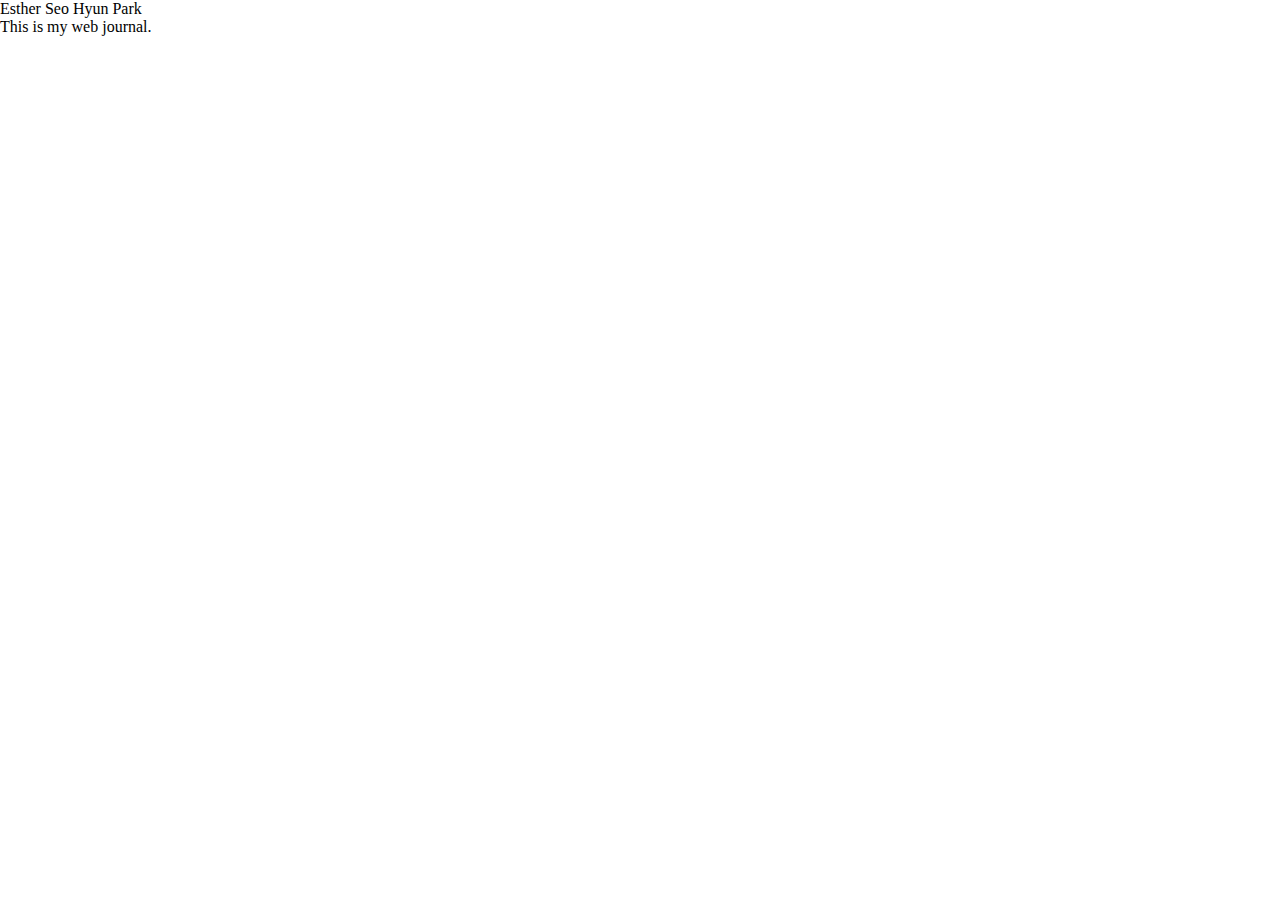
==== index.html @ f0a8d5f1 "First Commit" ====
<!-- HTML -->

<!DOCTYPE html>
<html>
	<head>
		<script src="https://cdnjs.cloudflare.com/ajax/libs/jquery/3.6.0/jquery.min.js" integrity="sha512-894YE6QWD5I59HgZOGReFYm4dnWc1Qt5NtvYSaNcOP+u1T9qYdvdihz0PPSiiqn/+/3e7Jo4EaG7TubfWGUrMQ==" crossorigin="anonymous" referrerpolicy="no-referrer"></script>
		<script src="js/main.js"></script>
		<link rel="stylesheet" type="text/css" href="css/grid.css">
		<link rel="stylesheet" type="text/css" href="css/reset.css">
		<link rel="stylesheet" type="text/css" href="css/style.css">

		<!-- Name shown on browser tab -->
		<title>Esther Seo Hyun Park | ARTS 486 Web Journal</title>
	</head>

	<body>
		
		<h1>Esther Seo Hyun Park</h1>
		<p>This is my web journal.</p>
		
	</body>

</html>
---- css/grid.css ----
/* G R I D */

.grid {
  display: grid;
  grid-template-columns: repeat(12, 1fr);
  grid-gap: 1rem;
}

.grid div {
  /*background-color:rgba(0,0,0,0.04);*/
}

/* H E I G H T */

.height-2 {
	grid-row: span 2;
}

.height-3 {
	grid-row: span 3;
}

/* M O B I L E */

.width-1-12-m {
  grid-column: span 1;
}

.width-2-12-m {
  grid-column: span 2;
}

.width-3-12-m {
  grid-column: span 3;
}

.width-4-12-m {
  grid-column: span 4;
}

.width-5-12-m {
  grid-column: span 5;
}

.width-6-12-m {
  grid-column: span 6;
}

.width-7-12-m {
  grid-column: span 7;
}

.width-8-12-m {
  grid-column: span 8;
}

.width-9-12-m {
  grid-column: span 9;
}

.width-10-12-m {
  grid-column: span 10;
}

.width-11-12-m {
  grid-column: span 11;
}

.width-12-12-m {
  grid-column: span 12;
}

/* D E S K T O P / L A P T O P */

@media (min-width: 700px) {

  .grid {
    grid-gap: 2rem;
  }

  .width-1-12 {
    grid-column: span 1;
  }

  .width-2-12 {
    grid-column: span 2;
  }

  .width-3-12 {
    grid-column: span 3;
  }

  .width-4-12 {
    grid-column: span 4;
  }

  .width-5-12 {
    grid-column: span 5;
  }

  .width-6-12 {
    grid-column: span 6;
  }

  .width-7-12 {
    grid-column: span 7;
  }

  .width-8-12 {
    grid-column: span 8;
  }

  .width-9-12 {
    grid-column: span 9;
  }

  .width-10-12 {
    grid-column: span 10;
  }

  .width-11-12 {
    grid-column: span 11;
  }

  .width-12-12 {
    grid-column: span 12;
  }

}
---- css/style.css ----
/*stylesheet*/
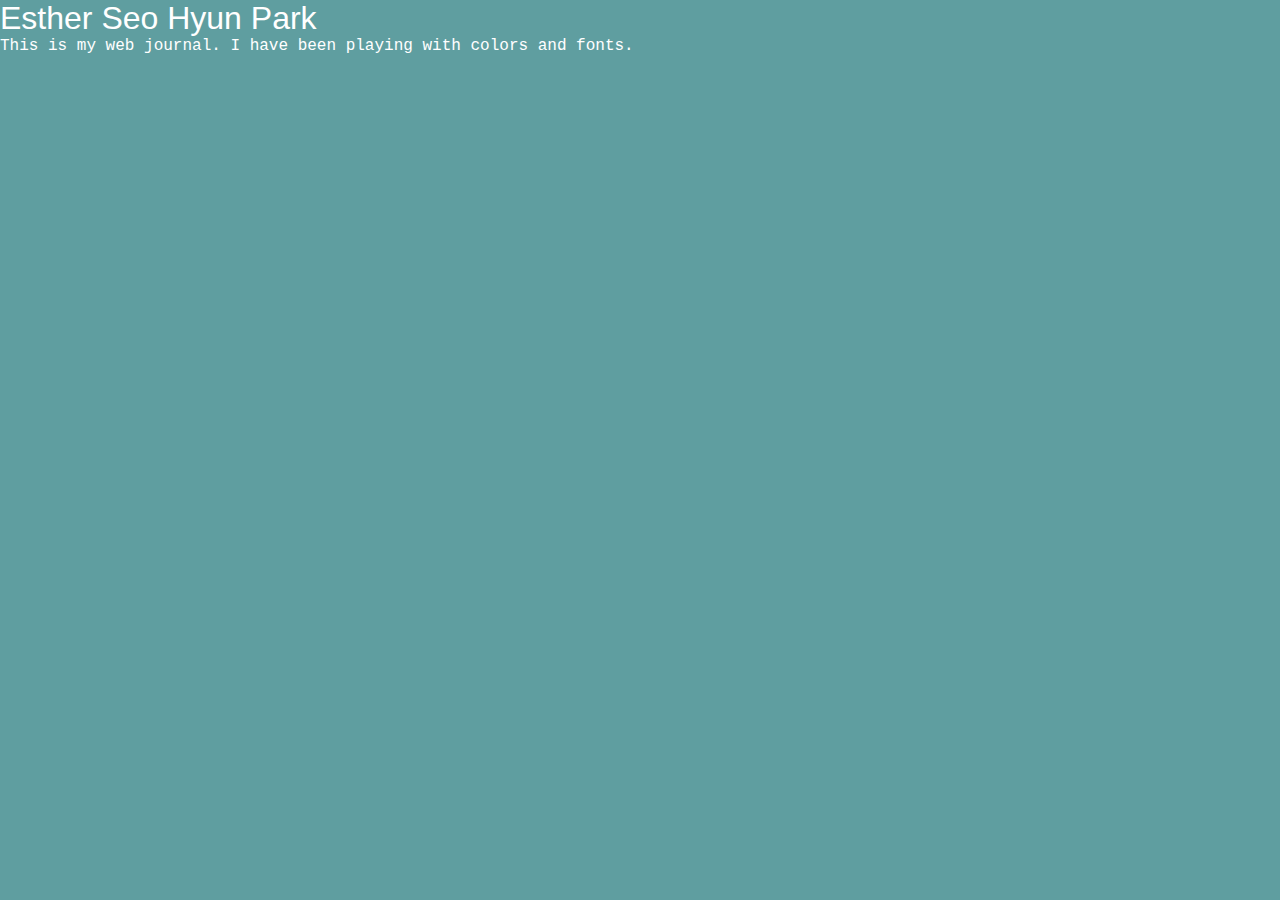
==== commit 2ec3b2a1: "Update index.html" ====
--- a/index.html
+++ b/index.html
@@ -13,10 +13,13 @@
 		<title>Esther Seo Hyun Park | ARTS 486 Web Journal</title>
 	</head>
 
-	<body>
+	<body style="background-color: cadetblue;">
 		
-		<h1>Esther Seo Hyun Park</h1>
-		<p>This is my web journal.</p>
+		<h1 style="font-family: arial; font-size: xx-large; color: white;">
+			<b>Esther Seo Hyun Park</b>
+		</h1>
+
+		<p style="font-family: courier; color: white;">This is my web journal. I have been playing with colors and fonts.</p>
 		
 	</body>
 
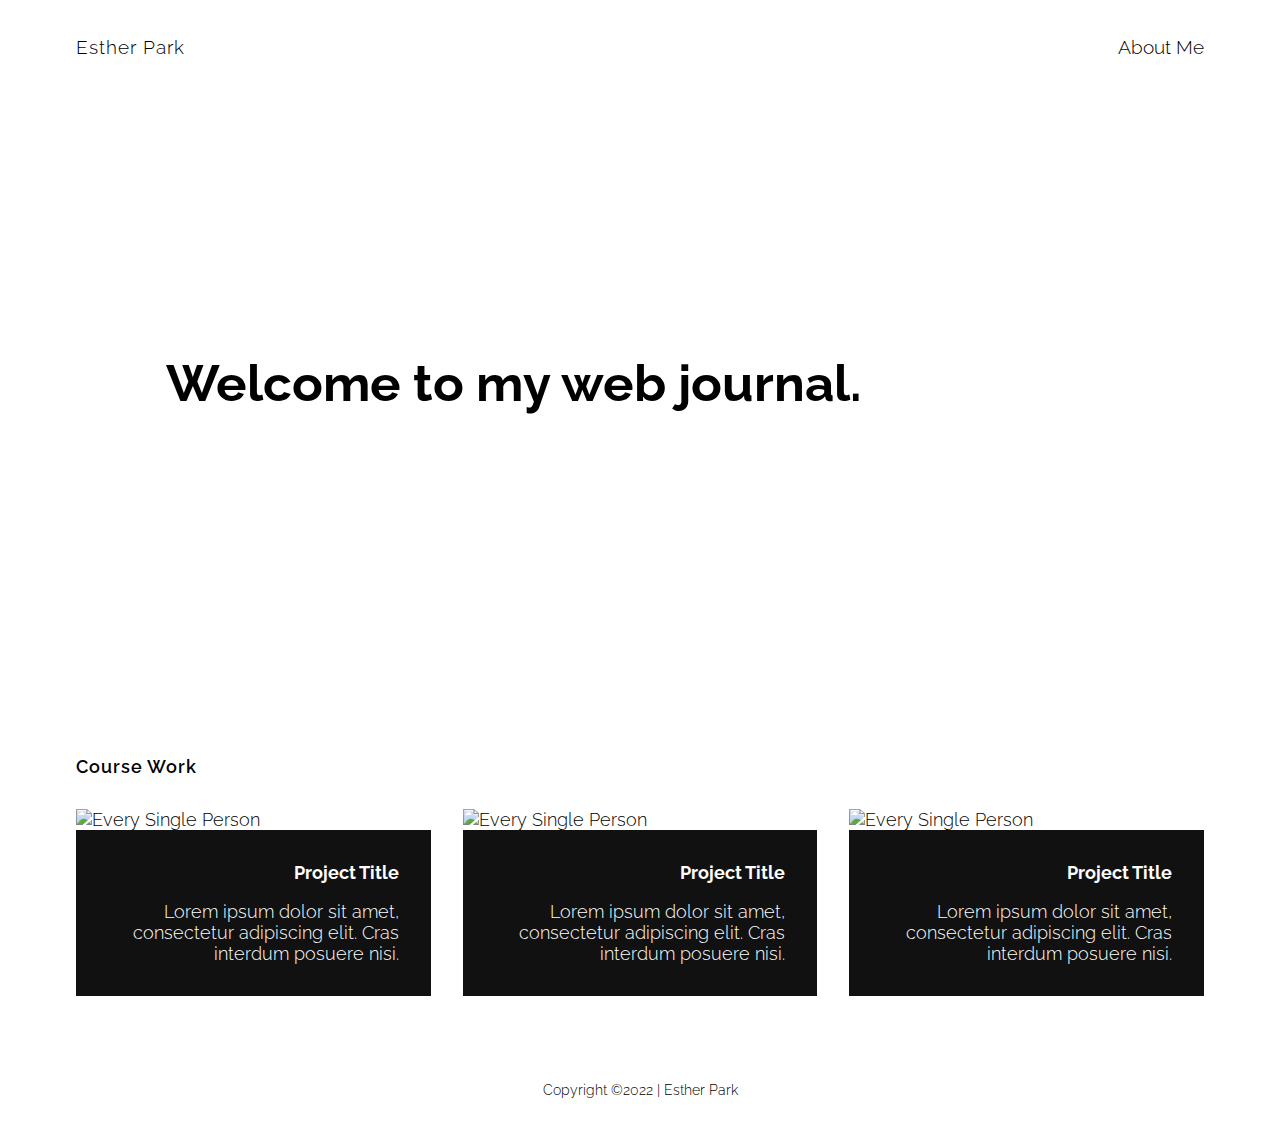
==== commit c5285e7e: "Second Commit." ====
--- a/index.html
+++ b/index.html
@@ -4,23 +4,90 @@
 <html>
 	<head>
 		<script src="https://cdnjs.cloudflare.com/ajax/libs/jquery/3.6.0/jquery.min.js" integrity="sha512-894YE6QWD5I59HgZOGReFYm4dnWc1Qt5NtvYSaNcOP+u1T9qYdvdihz0PPSiiqn/+/3e7Jo4EaG7TubfWGUrMQ==" crossorigin="anonymous" referrerpolicy="no-referrer"></script>
+		<!-- scripts -->
 		<script src="js/main.js"></script>
+		<!-- styles -->
 		<link rel="stylesheet" type="text/css" href="css/grid.css">
 		<link rel="stylesheet" type="text/css" href="css/reset.css">
 		<link rel="stylesheet" type="text/css" href="css/style.css">
+		<!-- SEO -->
+		<meta name="description" content="This is my web journal.">
+		<meta name="author" content="Esther Park">
+		<meta name="viewport" content="width=device-width, initial-scale=1.0">
 
-		<!-- Name shown on browser tab -->
-		<title>Esther Seo Hyun Park | ARTS 486 Web Journal</title>
+		<!--  Bookmark Icon-->
+		<link rel="icon" type="image/png" href="images/icon.png">
+
+		<!-- load google fonts -->
+		<link href="https://fonts.googleapis.com/css2?family=Raleway&display=swap" rel="stylesheet">
+		<title>Esther Park | ARTS 486 Web Journal</title>
 	</head>
 
-	<body style="background-color: cadetblue;">
-		
-		<h1 style="font-family: arial; font-size: xx-large; color: white;">
-			<b>Esther Seo Hyun Park</b>
-		</h1>
+	<body>
+		<div id="wrapper">
+			<div id="masthead" class="grid">
+				<div id="topnav" class="width-12-12 width-12-12-m">
+					<ul>
+						<li>
+							<div id="logo">
+								<a href="/" title="Esther Park">
+	          						<h1>Esther Park</h1>
+	        					</a>
+      						</div>
+						</li>
+						<li><a href="about.html">About Me</a></li>
+					</ul>
+				</div>
+			</div>
+			<div id="main" class="grid">
+	      <div id="intro" class="width-12-12-m width-12-12">
+	        <div id="intro-holder">
+	          <h1>
+	           <link href="https://fonts.googleapis.com/css2?family=Raleway:wght@900&display=swap" rel="stylesheet">
+	       		Welcome to my web journal.</h1>
+	        </div>
+	      </div>
+	      <div id="work" class="width-12-12-m width-12-12">
+	        <h3>Course Work</h3>
+	        <div id="work-holder" class="grid">
+	          <div class="width-12-12-m width-4-12 work-item">
+	            <a class="inner" href="portfolio-single.html" title="Hell Yes">
+	              <img title="Every Single Person" src="images/yes.png" />
+	              <div class="work-inside">
+	                <h2>Project Title</h2>
+	                <p>Lorem ipsum dolor sit amet, consectetur adipiscing elit. Cras interdum posuere nisi.</p>
+	              </div>
+	            </a>
+	          </div>
+	          <div class="width-12-12-m width-4-12 work-item">
+	            <a class="inner" href="portfolio-single.html" title="Hell Yes">
+	              <img title="Every Single Person" src="images/yes.png" />
+	              <div class="work-inside">
+	                <h2>Project Title</h2>
+	                <p>Lorem ipsum dolor sit amet, consectetur adipiscing elit. Cras interdum posuere nisi.</p>
+	              </div>
+	            </a>
+	          </div>
+	          <div class="width-12-12-m width-4-12 work-item">
+	            <a class="inner" href="portfolio-single.html" title="Hell Yes">
+	              <img title="Every Single Person" src="images/yes.png" />
+	              <div class="work-inside">
+	                <h2>Project Title</h2>
+	                <p>Lorem ipsum dolor sit amet, consectetur adipiscing elit. Cras interdum posuere nisi.</p>
+	              </div>
+	            </a>
+	          </div>
 
-		<p style="font-family: courier; color: white;">This is my web journal. I have been playing with colors and fonts.</p>
-		
+	        <div>
+	      </div>
+    	</div>
+    	<!-- footer -->
+			<div id="footer" class="grid">
+	      <div class="width-12-12-m width-12-12">
+	        <p>Copyright ©2022 | Esther Park</p>
+	      </div>
+    </div>
+		</div>
 	</body>
 
 </html>--- a/css/style.css
+++ b/css/style.css
@@ -1 +1,239 @@
-/*stylesheet*/+/*stylesheet*/
+
+/* vars */
+:root {
+  --background-color: #fff;
+  --body-color: #111;
+}
+
+body {
+  margin: 0;  
+  font-family: 'Raleway', sans-serif;
+  font-weight: 300;
+  background: var(--background-color);
+}
+
+h1, h2, h3, h4, p {
+  margin-top: 0;
+  margin-bottom: 1em;
+}
+
+h1, h2 {
+  font-weight: 700;
+}
+
+#wrapper {
+  margin: 0 auto;
+  max-width: 1200px;
+}
+
+#main, #footer, #masthead {
+  margin: 2em 2em 0;
+}
+
+#logo a {
+  text-decoration: none;
+  display: flex;
+  width: 100%;
+  height: 100%;
+  align-items: center;
+}
+
+#logo h1 {
+  letter-spacing: 1px;
+  font-weight: 300;
+  font-size: 1.2rem;
+  margin-bottom: 0;
+}
+
+#logo svg {
+  margin-right: .25rem;
+  height: 3.6rem;
+  width: auto;
+}
+
+#topnav ul {
+  list-style: none;
+  padding-left: 0;
+  margin: 0;
+  display: flex; 
+  flex-wrap: wrap;
+  width: 100%;
+  height: 100%;
+  align-items: center;
+}
+
+#topnav ul {
+  display: flex;
+}
+
+#topnav li {
+  margin-right: 2em;
+  margin-bottom: 0;
+}
+
+#topnav li:first-child {
+  margin-right: auto;
+}
+
+#topnav li:last-child {
+  margin-right: 0;
+}
+
+#topnav li a {
+  text-decoration: none;
+  font-size: 1.2rem;
+}
+
+/* INTRO */
+
+#intro {
+  display: flex;
+  align-items: center;
+  height: 70vh;
+}
+
+#work h3, #page h3 {
+  font-weight: 600;
+  letter-spacing: 1px;
+  margin-bottom: 2rem;
+}
+
+#work h3 a, #page h3 a {
+  color: var(--body-color);
+  text-decoration: none;
+}
+
+.work-item {
+  overflow: hidden;
+  position: relative;
+  width: 100%; 
+}
+
+.work-item .inner .work-inside {
+  color: #fff;
+  padding: 2rem;
+  width: 100%;
+  background-color: var(--body-color);
+  text-align: right;
+}
+
+.work-item .inner .work-inside p:last-child {
+  margin-bottom: 0;
+}
+
+.work-item .inner:hover .work-inside {
+  opacity: 1;
+}
+
+.work-item img {
+  display: block;
+  width: 100%;
+  height: auto;
+}
+
+/* PAGE */
+
+#page {
+  margin-top: 2rem;
+  margin-bottom: 2rem;
+}
+
+.page-item .date-holder {
+  margin-bottom: .25em;
+}
+
+.page-item img {
+  display: block;
+  width: 100%;
+  height: auto;
+}
+
+.page-item .caption {
+  font-size: .75rem;
+  color: #666666;
+  display: block;
+  width: 100%;
+  margin-top: .5rem;
+  margin-bottom: 2rem;
+  text-align: right;
+}
+
+.page-item .date {
+  margin: 0;
+  font-size: .85rem;
+  padding: 0 4px;
+  color: var(--background-color);
+  display: inline-block;
+  background-color: var(--body-color);
+}
+
+.page-item h2 a {
+  color: var(--body-color);
+  text-decoration-color: transparent; 
+  transition: text-decoration-color .3s ease-in-out;
+}
+
+.page-item h2 a:hover {
+  color: var(--body-color);
+  text-decoration-color: var(--body-color); 
+}
+
+.page-item p a {
+  color: var(--body-color);
+  text-decoration-color: var(--body-color); 
+}
+
+
+/*FOOTER*/
+
+#footer {
+  padding: 2em;
+  text-align: center;
+  font-size: .85rem;
+}
+
+#footer p:last-child {
+  margin-bottom: 0;
+}
+
+/*RESPONSIVE*/
+
+/* for variable type sizing */
+@media screen and (min-width: 320px) {
+  body {
+    font-size: calc(12px + 4 * ((100vw - 320px) / 960));
+  }
+}
+
+@media all and (max-width: 699px) { 
+
+  #intro-holder h1 {
+    font-size: 2.2rem
+  }
+
+  .work-item .inner .work-inside {
+    opacity: 1;
+  }
+
+}
+
+@media all and (min-width: 700px) {
+
+  #intro-holder h1 {
+    font-size: 3.2rem
+  }
+
+  #intro {
+    height: 70vh;
+  }
+
+  #intro-holder {
+    padding: 0 5em;
+  }
+
+  body {
+    font-size: 18px;
+  }
+
+}
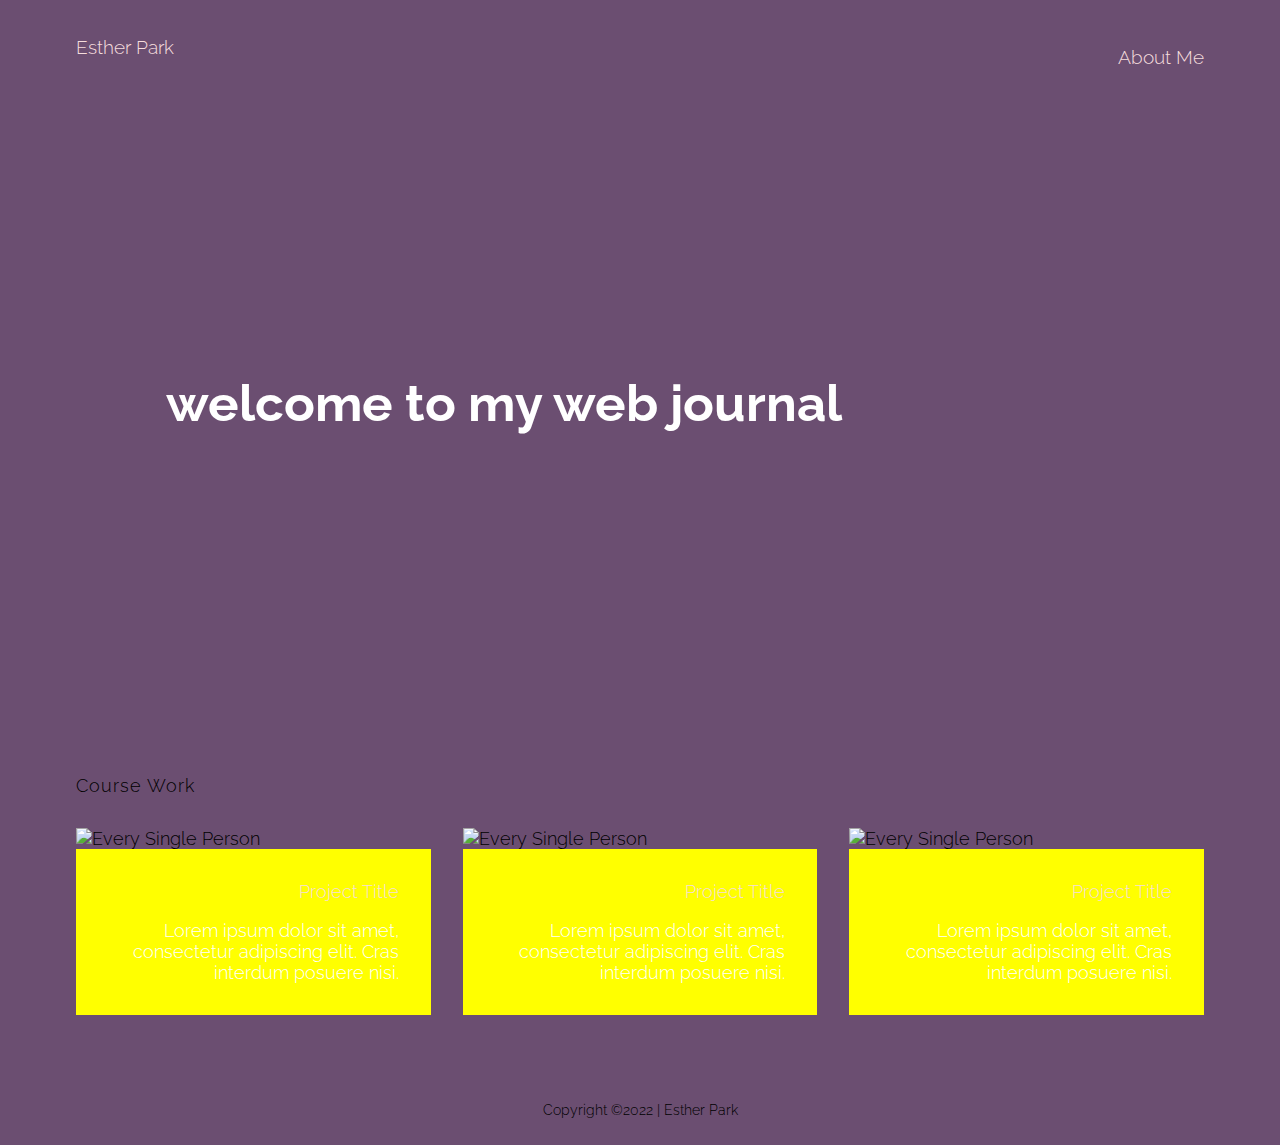
==== commit 8d86f83f: "Third Commit" ====
--- a/index.html
+++ b/index.html
@@ -31,11 +31,11 @@
 						<li>
 							<div id="logo">
 								<a href="/" title="Esther Park">
-	          						<h1>Esther Park</h1>
+	          						<h2>Esther Park</h2>
 	        					</a>
       						</div>
 						</li>
-						<li><a href="about.html">About Me</a></li>
+						<li style="color: #f5dddd;"><a href="about.html">About Me</a></li>
 					</ul>
 				</div>
 			</div>
@@ -44,7 +44,7 @@
 	        <div id="intro-holder">
 	          <h1>
 	           <link href="https://fonts.googleapis.com/css2?family=Raleway:wght@900&display=swap" rel="stylesheet">
-	       		Welcome to my web journal.</h1>
+	       		welcome to my web journal</h1>
 	        </div>
 	      </div>
 	      <div id="work" class="width-12-12-m width-12-12">
--- a/css/style.css
+++ b/css/style.css
@@ -2,8 +2,8 @@
 
 /* vars */
 :root {
-  --background-color: #fff;
-  --body-color: #111;
+  --background-color: #6B4E71;
+  --body-color: #f5dddd;
 }
 
 body {
@@ -18,8 +18,13 @@
   margin-bottom: 1em;
 }
 
-h1, h2 {
-  font-weight: 700;
+h1{
+	font-weight: 700;
+	color: white;
+}
+
+h2 {
+  color: var(--body-color);
 }
 
 #wrapper {
@@ -94,7 +99,7 @@
 }
 
 #work h3, #page h3 {
-  font-weight: 600;
+
   letter-spacing: 1px;
   margin-bottom: 2rem;
 }
@@ -114,7 +119,7 @@
   color: #fff;
   padding: 2rem;
   width: 100%;
-  background-color: var(--body-color);
+  background-color: yellow;
   text-align: right;
 }
 
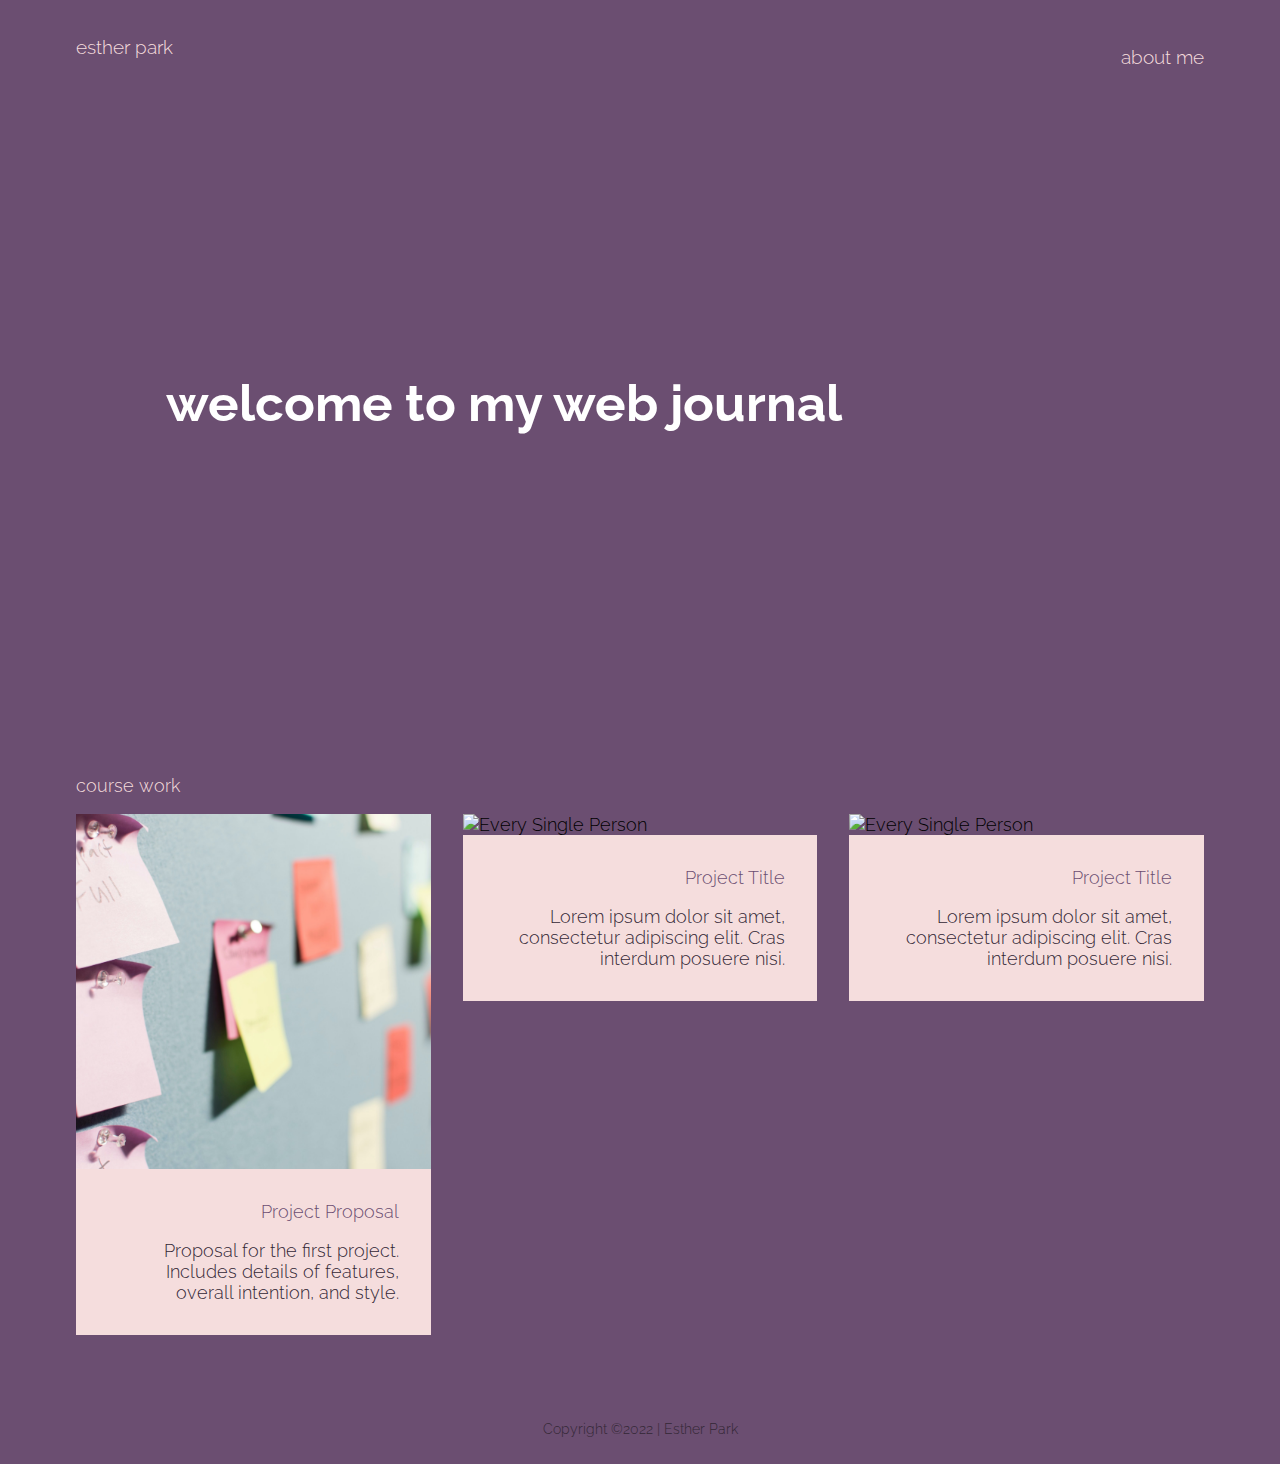
==== commit 47151864: "Fourth Commit" ====
--- a/index.html
+++ b/index.html
@@ -31,11 +31,11 @@
 						<li>
 							<div id="logo">
 								<a href="/" title="Esther Park">
-	          						<h2>Esther Park</h2>
+	          						<h2>esther park</h2>
 	        					</a>
       						</div>
 						</li>
-						<li style="color: #f5dddd;"><a href="about.html">About Me</a></li>
+						<li style="color: #f5dddd;"><a href="about.html">about me</a></li>
 					</ul>
 				</div>
 			</div>
@@ -48,13 +48,22 @@
 	        </div>
 	      </div>
 	      <div id="work" class="width-12-12-m width-12-12">
-	        <h3>Course Work</h3>
+	        <h2>course work</h2>
 	        <div id="work-holder" class="grid">
+	          <div class="width-12-12-m width-4-12 work-item">
+	            <a class="inner" href="proposal.html" title="Hell Yes">
+	              <img title="Pl" src="images/plan.jpeg" />
+	              <div class="work-inside">
+	                <h4>Project Proposal</h4>
+	                <p>Proposal for the first project. Includes details of features, overall intention, and style.</p>
+	              </div>
+	            </a>
+	          </div>
 	          <div class="width-12-12-m width-4-12 work-item">
 	            <a class="inner" href="portfolio-single.html" title="Hell Yes">
 	              <img title="Every Single Person" src="images/yes.png" />
 	              <div class="work-inside">
-	                <h2>Project Title</h2>
+	                <h4>Project Title</h4>
 	                <p>Lorem ipsum dolor sit amet, consectetur adipiscing elit. Cras interdum posuere nisi.</p>
 	              </div>
 	            </a>
@@ -63,16 +72,7 @@
 	            <a class="inner" href="portfolio-single.html" title="Hell Yes">
 	              <img title="Every Single Person" src="images/yes.png" />
 	              <div class="work-inside">
-	                <h2>Project Title</h2>
-	                <p>Lorem ipsum dolor sit amet, consectetur adipiscing elit. Cras interdum posuere nisi.</p>
-	              </div>
-	            </a>
-	          </div>
-	          <div class="width-12-12-m width-4-12 work-item">
-	            <a class="inner" href="portfolio-single.html" title="Hell Yes">
-	              <img title="Every Single Person" src="images/yes.png" />
-	              <div class="work-inside">
-	                <h2>Project Title</h2>
+	                <h4>Project Title</h4>
 	                <p>Lorem ipsum dolor sit amet, consectetur adipiscing elit. Cras interdum posuere nisi.</p>
 	              </div>
 	            </a>
--- a/css/style.css
+++ b/css/style.css
@@ -23,8 +23,16 @@
 	color: white;
 }
 
-h2 {
-  color: var(--body-color);
+h2, h3{
+  color: var(--body-color);
+}
+
+h4 {
+  color: var(--background-color);
+}
+
+p{
+  color: #332735;
 }
 
 #wrapper {
@@ -119,7 +127,7 @@
   color: #fff;
   padding: 2rem;
   width: 100%;
-  background-color: yellow;
+  background-color: var(--body-color);
   text-align: right;
 }
 
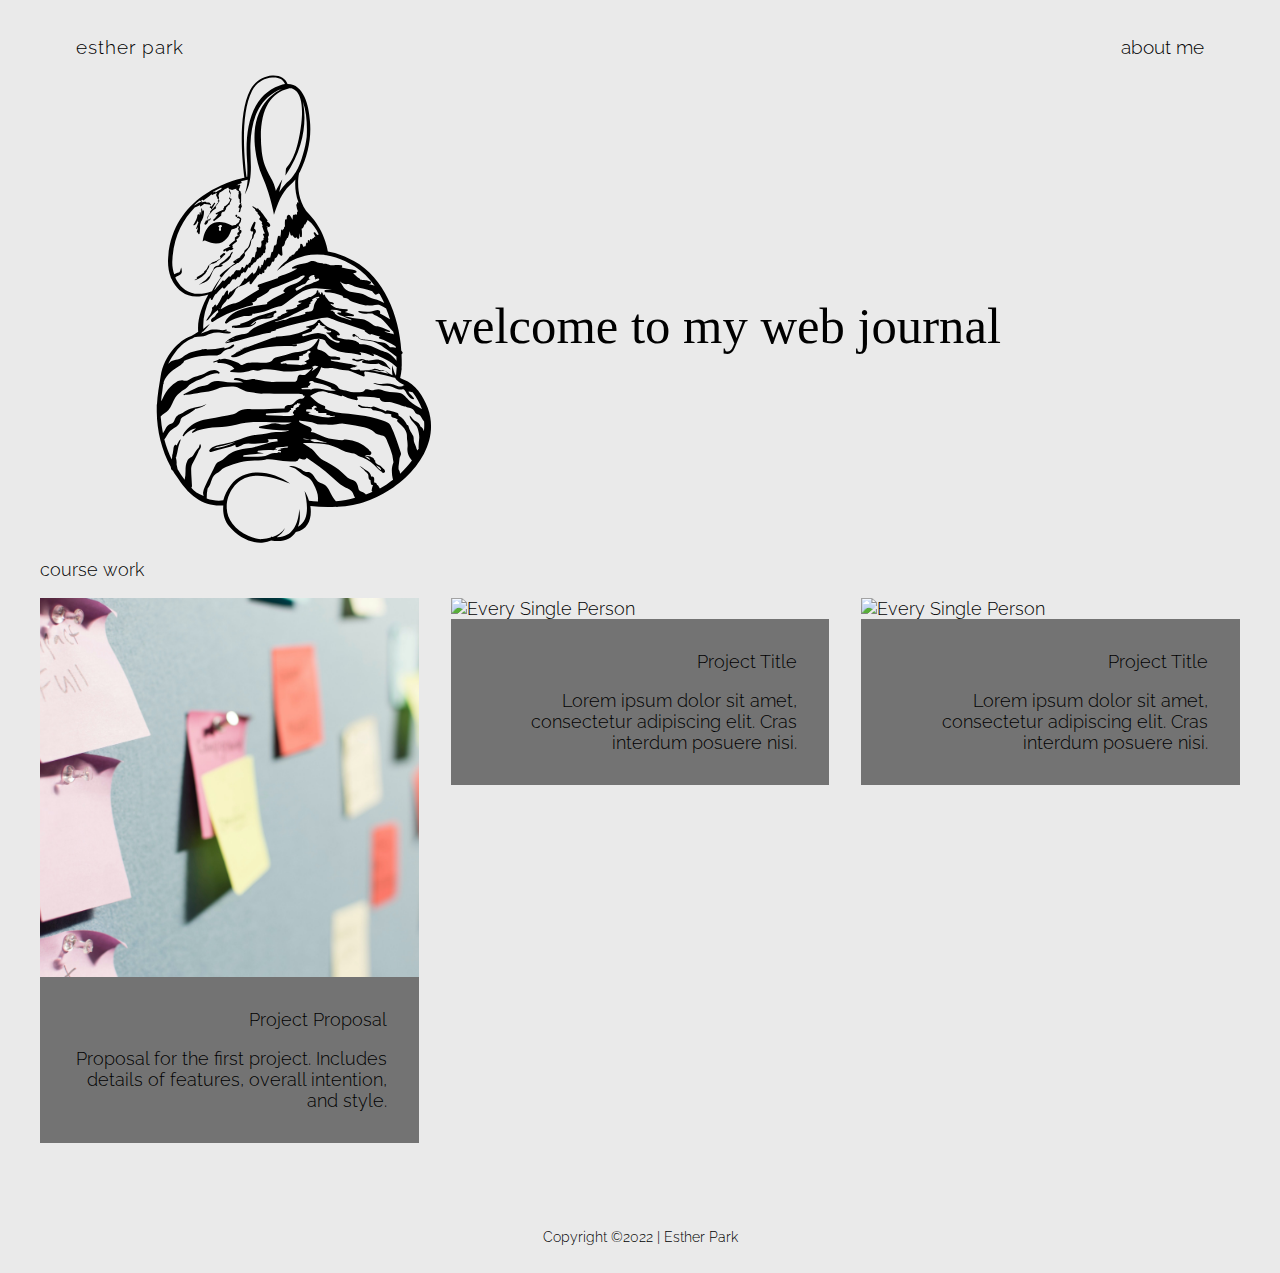
==== commit 5be425fc: "6th commit" ====
--- a/index.html
+++ b/index.html
@@ -16,7 +16,7 @@
 		<meta name="viewport" content="width=device-width, initial-scale=1.0">
 
 		<!--  Bookmark Icon-->
-		<link rel="icon" type="image/png" href="images/icon.png">
+		<link rel="icon" type="image/png" href="images/logo_vector.png">
 
 		<!-- load google fonts -->
 		<link href="https://fonts.googleapis.com/css2?family=Raleway&display=swap" rel="stylesheet">
@@ -25,28 +25,542 @@
 
 	<body>
 		<div id="wrapper">
+
 			<div id="masthead" class="grid">
 				<div id="topnav" class="width-12-12 width-12-12-m">
 					<ul>
 						<li>
 							<div id="logo">
-								<a href="/" title="Esther Park">
-	          						<h2>esther park</h2>
-	        					</a>
+			<a href="/" title="Esther Park">
+
+	        <h1>esther park</h1>
+	        </a>
       						</div>
 						</li>
-						<li style="color: #f5dddd;"><a href="about.html">about me</a></li>
+						<li style="color: black;"><a href="about.html">about me</a></li>
 					</ul>
 				</div>
 			</div>
-			<div id="main" class="grid">
-	      <div id="intro" class="width-12-12-m width-12-12">
-	        <div id="intro-holder">
-	          <h1>
-	           <link href="https://fonts.googleapis.com/css2?family=Raleway:wght@900&display=swap" rel="stylesheet">
-	       		welcome to my web journal</h1>
-	        </div>
-	      </div>
+			<?xml version="1.0" encoding="utf-8"?>
+<?xml version="1.0" encoding="utf-8"?>
+<!-- Generator: Adobe Illustrator 26.0.3, SVG Export Plug-In . SVG Version: 6.00 Build 0)  -->
+<svg version="1.1" id="stripes" xmlns="http://www.w3.org/2000/svg" xmlns:xlink="http://www.w3.org/1999/xlink" x="0px" y="0px"
+	 viewBox="0 0 521.1 216" style="enable-background:new 0 0 521.1 216;" xml:space="preserve">
+<style type="text/css">
+	.st0{fill:none;}
+	.st1{font-family:'Raleway-Black';}
+	.st2{font-size:22px;}
+</style>
+<g>
+	<path d="M168.4,152c-2-5.2-5.2-10.4-10.6-12.4c-0.5-0.2-1-0.4-1.4-0.6c0.3-1.3,0.5-2.5,0.6-3.7c0.1-0.1,0.2-0.3,0-0.5c0,0,0,0,0,0
+		c0-0.5,0.1-1,0.1-1.5c0-1.6,0-3.1-0.1-4.7c0.3,0,0.5-0.4,0.5-0.7c-0.1-0.3-0.3-0.5-0.5-0.7c0,0-0.1-0.1-0.1-0.1
+		c-0.5-7.8-2.4-15.5-5.8-22.5c-3.2-6.7-8.2-12.8-14.8-16.4c-0.9-0.6-3.1-1.5-4-2c-1.3-0.6-2.9-1-4.2-1.5c-1-0.3-2.1-0.5-3.1-0.7
+		c-0.3-1.9-1.8-9.4-8.1-16.1c-6.6-7-4.5-17.5-4.4-17.6l-0.1,0c0.2-0.4,0.4-0.7,0.6-1.1c3.3-6.8,5-14.6,4.2-22.1
+		c-0.4-6.3-2.7-15.9-9.7-15.8c-1-2.6-3.3-3.9-6.7-3.7c-4,0.3-7.7,2.7-9.5,6.3c-6,11.5-3,34.5-2.5,38.1C82,53.4,57,60.8,55.6,87.6
+		c-0.1,2.7,0.3,5.3,1.2,7.7c0,0.2,0.1,0.4,0.3,0.6c0.3,0.6,0.5,1.1,0.8,1.6c1.8,3,4.9,6.1,10.1,6.1c1.5,0,3.2-0.3,5.1-0.9
+		c-2.8,5.1-4.9,10.8-4.4,16.2c-1,0.7-2,1.3-3,1.8c-3.1,1-5.7,3.3-7.8,5.7c-2.8,3.4-4.8,7.3-5.5,11.7c-0.3,2.1-0.7,4.2-1,6.3
+		c-0.3,2-0.5,4-0.6,6c-0.1,0.1-0.1,0.2-0.1,0.3c0,1,0,1.9,0,2.9c0.1,8.3,2.1,16.6,6.1,24c0,0.3,0.1,0.7,0.2,1
+		c0.1,0.3,0.4,0.5,0.7,0.6c0.5,0.8,0.9,1.6,1.5,2.3c2.4,3.6,5,7.2,8.7,9.7c3.4,2.4,7.6,3.5,11.7,3.1c-0.3,3.3,0.4,6.6,2.7,9.3
+		c3.5,4.2,9.3,7.5,14.8,6.8c1.1-0.2,2.2-0.5,3.3-0.9c5,1,8.7-0.6,10.7-3.7c5.7-1.1,7.1-6.3,6.3-11.3c3.7,0.5,7.5,0.6,11.2,0.4
+		c0.2,0.1,0.5,0.1,0.7,0c2.2-0.1,4.4-0.4,6.6-0.8C153.9,190.9,175.6,171.8,168.4,152z M156.9,141.3c0.5,0.2,0.9,0.5,1.4,0.8
+		c-0.2,0-0.3,0-0.5,0.1c-0.2,0.1-0.3,0.2-0.4,0.3c-0.5,0-1.1,0.2-1.6,0.1c-0.8-0.1-1.6-0.5-2.3-0.8c-0.9-0.3-1.8-0.4-2.7-0.4
+		c-0.9,0.1-1.8,0.2-2.7,0.2c-1,0-2.1-0.3-3.1-0.5c-0.2,0-0.3,0.3-0.1,0.3c0.9,0.3,1.8,0.6,2.8,0.7c0.9,0.2,1.8,0.2,2.7,0.2
+		c0.9,0,1.8,0.2,2.7,0.6c0.8,0.4,1.5,0.8,2.3,1c0.4,0.1,0.8,0.1,1.2,0.1c0.5-0.1,1-0.3,1.4,0c0.5,0.4,0.9,1.1,1.2,1.7
+		c0.7,1.1,1.4,2.2,2.8,2.5c0.4,0.1,0.6-0.4,0.3-0.6c-0.6-0.7-1.2-1.3-1.9-2c-0.1-0.3-0.3-0.5-0.4-0.8c0.5,0.1,1.1,0.2,1.6,0.3
+		c0.1,0,0.1,0,0.2,0c1.8,2.2,3.1,4.8,4.1,7.4c-0.1-0.1-0.2-0.1-0.3-0.2c-1.8-1.1-3.5-2-5.1-3.4c-1.4-1.2-2.4-3-4.2-3.4
+		c-0.9-0.2-1.9-0.2-2.8-0.3c-1.1,0-2.2-0.2-3.3-0.5c-1.1-0.3-2.2-0.9-3.3-0.9c-1,0-2,0.4-3,0.5c-0.1,0-0.2-0.1-0.4-0.1
+		c-0.6-0.1-1.4-0.5-2-0.3c-0.2,0.1-0.4,0.2-0.5,0.4c-0.3,0.3-0.4,0.5-0.8,0.6c-0.8,0.2-1.8,0.2-2.6,0.3c-0.9,0-1.7,0-2.6-0.2
+		c-0.7-0.2-1.5-0.4-2.2-0.6c-1.1-0.2-2.2-0.4-3.1-1c0-0.1,0-0.1-0.1-0.2c-0.8-1.5-2.6-2-4.1-2.5c-1.9-0.7-3.9-1.3-5.8-2
+		c1.1-1.3,1.9-2.8,2.4-4.4c0.9,0.5,2,0.4,3,0.4c0.8,0,1.6-0.1,2.4,0c0.9,0.1,1.7,0.4,2.6,0.6c1.7,0.4,3.5,0.1,5.1,0.8
+		c1.8,0.7,3.5,1.5,5.3,2.2c0.4,0.2,0.6-0.4,0.5-0.7c-0.1-0.3-0.4-1.2,0-1.4c0.3-0.1,1,0.1,1.3,0.1c0.4,0,0.7,0.1,1.1,0.2
+		c1.5,0.2,2.9,0.5,4.3,0.8c1.4,0.3,2.8,0.6,4.2,1c0.7,0.2,1.5,0.4,2.2,0.6c0,0,0.1,0,0.1,0C154.7,139.9,155.6,140.7,156.9,141.3z
+		 M118.1,151.7c0.2-0.1,0.4-0.1,0.6-0.2c-0.1-0.1-0.1-0.3,0.1-0.4c0.5-0.1,0.9,0,1.3,0.4c0.2,0.2,0,0.5-0.2,0.4c-0.2,0-0.4,0-0.5,0
+		c0,0.1,0,0.1-0.1,0.2c-0.1,0.1-0.2,0.2-0.2,0.2c0,0.1,0,0.1,0,0.2c0.2,0.1,0.4,0.3,0.6,0.3c0.2,0.1,0.3,0.3,0.2,0.5
+		c0.2,0,0.5,0.1,0.7,0.1c0.3,0,0.3,0.4,0.2,0.6c0.2,0.1,0.4,0.1,0.7,0.2c0.1,0,0.1,0,0.2,0c0.8,0,1.6,0,2.4,0c0.4,0,0.5,0.6,0.1,0.7
+		c0,0-0.1,0-0.1,0c0,0,0,0,0,0c0,0,0,0,0,0c0,0-0.1,0-0.1,0c0,0,0,0,0,0c0.6,0.1,1.2,0.2,1.8,0.2c0.2,0,0.3,0.2,0.3,0.4
+		c0.6-0.1,1.2-0.2,1.8-0.2c0.3,0,0.3,0.4,0,0.4c-0.9,0.1-1.8,0.3-2.7,0.4c-0.9,0-1.8-0.1-2.6-0.2c-1.9-0.3-3.8-0.8-5.7-1.2
+		c-0.3-0.1-0.4-0.5-0.1-0.6c0.3-0.1,0.5-0.3,0.8-0.4c-0.6-0.1-1.2-0.1-1.8-0.2c0,0,0,0,0,0c0,0,0,0,0,0c0,0,0,0-0.1,0c0,0,0,0,0,0
+		c-0.2-0.1-0.2-0.4,0-0.4c0,0,0,0,0,0c0,0-0.1,0-0.1-0.1c-0.2-0.2,0-0.4,0.2-0.4c0.3,0,0.6-0.1,0.9-0.1c0,0,0.1,0,0.1,0
+		c0,0,0.1,0,0.1,0c0,0,0,0,0,0c0,0,0,0,0,0c0.2,0,0.4,0,0.6,0c0,0,0.1,0,0.1,0c0.1,0,0.2,0,0.4,0c0,0,0,0,0.1,0c0-0.1,0-0.1,0.1-0.2
+		c0,0,0,0,0,0C117.9,152.1,118,151.8,118.1,151.7z M153.3,183.1c-1.8,1.4-3.7,2.7-5.7,3.8c-0.3-0.3-0.5-0.7-0.7-1.1
+		c-0.1-0.3-0.3-0.4-0.6-0.5c0-0.1,0-0.2-0.1-0.4c-0.1-0.3-0.4-0.5-0.7-0.5c-0.1-0.1-0.3-0.2-0.4-0.2c0-0.5,0.1-1.1,0-1.7
+		c-0.1-0.7-0.7-1-1.2-0.7c0-0.1-0.1-0.2-0.1-0.2c-0.1-0.3-0.2-0.5-0.3-0.8c-0.3-0.5-0.7-1-1.1-1.3c-0.5-0.4-1-0.6-1.6-1
+		c-0.7-0.5-1.3-1-2.1-1.4c0,0-0.1,0,0,0c0.7,0.8,1.6,1.3,2.3,2.1c0.5,0.6,1.2,1,1.5,1.7c0.3,0.7-0.1,1.6,0.6,2.2
+		c0.1,0.1,0.2,0.2,0.4,0.2c0,0.5,0.1,1.1,0.2,1.6c0.1,0.4,0.5,0.6,0.9,0.5c-0.3,0.8-0.5,1.5-0.6,2.4c0,0.3,0.2,0.5,0.4,0.6
+		c-1,0.5-2,0.9-2.9,1.2c-0.1-0.2-0.2-0.4-0.4-0.5c-0.5-0.4-1.1-0.6-1.7-0.8c-1.1-0.4-1.1-1.5-1.4-2.5c-0.3-1-0.7-1.8-1.7-2.3
+		c-0.5-0.3-1.1-0.4-1.7-0.7c-0.7-0.3-1.3-0.8-1.8-1.3c-1-0.9-2-1.9-3.1-2.8c-1-0.8-2.1-1.5-3.3-2.2c-1.1-0.6-2.3-1.2-3.4-1.8
+		c-1.2-0.7-2.1-1.6-3-2.7c-0.5-0.6-0.9-1.2-1.4-1.7c-0.4-0.5-1-0.8-1.6-1.2c-1-0.6-2-1.2-2.9-1.9c2.4,0.2,4.8,0.1,7.2,0.2
+		c2.8,0.1,5.4,0.7,8,2c1.1,0.6,2.2,1.1,3.4,1.6c1.2,0.4,2.5,0.5,3.7,0.8c0.7,0.2,1.1,0.7,1.7,0.9c0.6,0.3,1.3,0.5,2,0.8
+		c1.2,0.5,2.4,1.2,3.5,1.9c1.1,0.8,2,1.7,2.9,2.7c0.6,0.5,1.1,1.1,1.8,1.5c0,0.2,0.1,0.3,0.3,0.4c0.3,0.3,0.7,0.2,1,0
+		c0.2-0.1,0.3-0.4,0.2-0.6c0-0.3-0.2-0.6-0.4-0.8c0,0-0.2-0.1-0.2-0.1c0,0,0,0,0,0c-0.1-0.1-0.2-0.2-0.3-0.3
+		c-0.4-0.3-0.7-0.8-1.1-1.1c-0.5-0.3-1-0.5-1.5-0.8c-0.2-0.2-0.5-0.3-0.6-0.6c-0.1-0.3-0.2-0.5-0.1-0.8c0-0.1-0.2-0.3-0.3-0.2
+		c-0.2-0.5-0.5-1-0.9-1.2c-0.3-0.1-0.5-0.1-0.7-0.3c-0.3-0.1-0.5-0.2-0.8-0.3c-0.3-0.1-0.6-0.1-0.9-0.2c-0.1,0-0.3,0-0.4,0
+		c-0.1,0-0.5,0.1-0.3-0.1c0.1-0.2,0.7-0.2,0.9-0.2c0.4,0,0.7,0.2,1.1,0c0.8-0.3,0.8-1.6-0.1-1.7c-0.3-0.7-0.9-1.2-1.5-1.6
+		c-0.7-0.6-1.5-1.1-2.2-1.5c-1.6-0.9-3.4-1.4-5.3-1.7c-0.4-0.1-0.9-0.1-1.4-0.2c-0.2,0-0.5-0.1-0.7,0c-0.3,0.1-0.4,0.3-0.8,0.3
+		c-1,0-2-0.2-3-0.3c-1.9-0.2-3.8-0.6-5.6-1.4c-1.7-0.8-3.3-1.7-5.1-1.9c0.1-0.2,0.2-0.3,0.3-0.5c0.1-0.3,0.1-0.5,0-0.8
+		c-0.2-0.7-1-0.9-1.6-1.2c-0.9-0.4-1.8-0.8-2.6-1.2c-0.3-0.1-0.6-0.3-0.9-0.5c-0.2-0.2-0.3-0.4-0.3-0.6c0-0.1,0-0.1,0.1-0.2
+		c0,0,0,0,0,0c0.8,0.1,1.7,0.3,2.5,0.3c1,0.1,2,0.2,3,0.5c0.8,0.2,1.6,0.6,2.4,0.8c0.9,0.1,1.9,0.1,2.8,0.2c1.8,0.1,3.7,0.1,5.5-0.2
+		c0.8-0.1,1.6-0.3,2.4-0.3c1,0.1,2,0.3,3,0.5c1.8,0.3,3.6,0.6,5.4,0.9c1.5,0.3,3.1,0.7,4.5,1.6c0.6,0.4,1.1,1,1.7,1.4
+		c0.7,0.4,1.4,0.5,2.2,0.7c0.7,0.1,1.4,0.2,1.8,0.8c0.5,0.6,0.8,1.4,1.1,2.1c0.8,1.9,1.6,3.8,2.1,5.8c0.2,1,0.3,2,0.5,3
+		c-0.5,1.3-0.8,2.6-0.7,4C152.8,180.7,153,182,153.3,183.1z M114.6,165.2c0.9,0.1,1.7,0.4,2.6,0.6c0.4,0.1,0.7-0.1,1-0.2
+		c0.4-0.1,0.8,0,1.2,0c0.4,0.1,0.8,0.1,1.1,0.3c0.5,0.2,0.9,0.3,1.4,0.4c0.4,0.1,0.7,0.2,1.1,0.3c0.4,0.1,0.9,0.1,1.3,0.3
+		c0.1,0,0.1,0.2,0,0.2c-0.4,0-0.8-0.1-1.2-0.1c-0.4-0.1-0.9,0-1.3-0.1c-0.5,0-0.9-0.1-1.4-0.1c-0.4,0-0.8,0-1.2-0.1
+		c-0.4-0.1-0.8-0.2-1.2-0.4c-0.1-0.1-0.2-0.1-0.3-0.2c-0.4-0.3-0.5-0.3-1-0.3c-0.8-0.1-1.6-0.1-2.4-0.3
+		C114.2,165.5,114.3,165.2,114.6,165.2z M140.9,172.9c0.8,0,1.7,0.3,2.2,1c0.2,0.2,0.2,0.5,0.3,0.7
+		C142.6,174.1,141.8,173.5,140.9,172.9C140.9,172.9,140.9,172.9,140.9,172.9z M145,175.9C145,175.8,145,175.8,145,175.9
+		C145,175.9,145,175.9,145,175.9C145,175.9,145,175.9,145,175.9z M145.8,176.8c0.3,0.2,0.6,0.3,0.9,0.5c0.5,0.3,1,0.6,1.3,1.1
+		c0.1,0.1,0.1,0.2,0.1,0.4c0,0.1,0,0.2,0.1,0.2c0,0,0,0,0,0c0,0,0,0,0,0c-0.7-0.3-1.3-0.9-1.8-1.5
+		C146.3,177.3,146.1,177,145.8,176.8z M112.3,151.5c-0.1,0.1-0.2,0.1-0.4,0.1c-0.4,0.2-0.7,0.4-1,0.7c0,0,0,0,0,0
+		c0.3,0.2,0.1,0.7-0.2,0.6c-0.1,0-0.1,0-0.2,0c-0.2,0.3-0.5,0.7-0.7,1c0.1,0.1,0.1,0.3,0.1,0.4c0,0.1,0.1,0.2,0.3,0.3
+		c0.2,0.1,0.2,0.4-0.1,0.5c-1.7,0.6-3.7,0.4-5.5,0.3c-2.1-0.1-4.1-0.2-6.2-0.3c-0.5,0-0.5-0.7,0-0.7c2.4-0.2,4.9-0.3,7.3-0.5
+		c0.6,0,1.4,0,2.1-0.1c0.2-0.2,0.4-0.3,0.7-0.4c-0.1-0.2,0-0.5,0.2-0.5c0,0,0.1,0,0.1,0c0,0,0,0,0,0c0.1,0,0.2,0,0.3,0
+		c-0.1-0.1-0.1-0.2,0-0.3c-0.3-0.1-0.2-0.6,0.1-0.6c0.1,0,0.1,0,0.2,0c0.2,0,0.4,0,0.6-0.1c-0.1-0.7,0.7-1.5,1.6-1.5
+		c0-0.1,0.1-0.1,0.1-0.1c0,0,0,0,0-0.1c0,0,0,0-0.1-0.1c0,0,0,0,0,0c0,0,0,0,0,0c0-0.1,0.1-0.3,0.3-0.3c0.2,0,0.3,0.1,0.4,0.2
+		c0,0,0.1,0,0.1,0c0.1,0,0.2,0,0.4,0c0.4,0,0.4,0.5,0,0.6c0,0,0,0-0.1,0c0,0.1,0,0.2-0.1,0.3c-0.1,0-0.1,0.1-0.2,0.1
+		C112.4,151.2,112.4,151.4,112.3,151.5z M116.9,143.9c-1,0-2,0-3.1-0.1c-0.3,0-0.4-0.5,0-0.5c0.9,0,1.9-0.1,2.8-0.2
+		c-0.2-0.1-0.4-0.5-0.1-0.6c0.2-0.1,0.4-0.2,0.6-0.4c0,0,0.7-1.1,0.2-0.9c-0.3,0.1-0.5-0.2-0.4-0.5c0.4-0.7,1.7-0.6,2.1,0
+		c0,0,0,0.1,0,0.1c2.5,0.5,5.2,1.1,7.4,2.4c0.2,0.1,0.2,0.4,0,0.5c0.6,0.2,1.2,0.3,1.8,0.5c0.1,0,0.1,0.2,0,0.2
+		c-0.9,0.1-1.8,0.1-2.7,0c-0.9-0.1-1.8-0.4-2.6-0.6c-1.6-0.4-3.2-0.3-4.8-0.1C118.1,144,117.3,143.9,116.9,143.9z M118,134.3
+		c0.3-0.3,0.6-0.5,1-0.6c0.6-0.2,1.3,0,1.9,0.3c-0.9,0.8-1.9,1.5-2.9,2c0.2-0.4,0.3-0.7,0.6-1.1C118.8,134.6,118.3,134.2,118,134.3z
+		 M142.9,135.5c0.7-0.1,1.4-0.3,2.1-0.5c1-0.2,1.7,0.3,2.7,0.6c0.7,0.2,1.5-0.2,2.1,0.3c0.6,0.4,1.1,0.9,1.7,1.3
+		c-0.1,0-0.2,0-0.2-0.1c-1.8-0.5-3.6-0.8-5.4-1.1c-0.9-0.2-1.7-0.3-2.6-0.4C143.2,135.6,143,135.5,142.9,135.5z M146.1,102.7
+		c0.3-0.1,0.6-0.3,0.9-0.4c0.2,0.1,0.3,0.1,0.5,0.2c0.7,1.3,1.4,2.6,2,3.9c-0.6-0.3-1.2-0.6-1.8-0.9c-1.7-0.7-3.6-1-5.2-1.8
+		c-0.8-0.4-1.5-0.9-2.3-1.2c-0.9-0.3-1.8-0.5-2.8-0.6c-1.7-0.2-3.7-0.4-5-1.7c-0.7-0.7-1.1-1.7-1.7-2.5c-0.2-0.2-0.3-0.4-0.5-0.6
+		c0.3,0.2,0.5,0.3,0.8,0.5c0.6,0.3,1.3,0.6,2,0.6c0.4,0,0.9-0.1,1.3,0c0.4,0.1,0.8,0.3,1.2,0.5c1.5,0.8,3.1,1.1,4.7,1.4
+		c1.4,0.3,2.8,0.7,4.1,1.2c0,0.1,0.1,0.1,0.1,0.2c0.3,0.4,0.7,0.7,1,1.1C145.6,102.8,145.9,102.8,146.1,102.7z M121.1,76.7
+		C121.1,76.8,121.1,76.8,121.1,76.7c-0.2-0.1-0.5,0-0.6,0.2c0,0,0,0,0,0.1c-0.3-0.4-0.7-0.8-1-1.2c-0.3-0.4-0.9,0-0.6,0.4
+		c0.2,0.4,0.4,0.9,0.7,1.3c0,0-0.1,0.1-0.1,0.1c-0.2,0-0.4,0-0.5,0.3c0,0.1-0.1,0.2-0.1,0.3c-0.1,0-0.2,0-0.3,0.1
+		c-0.2,0.1-0.4,0.2-0.5,0.4c0,0.1-0.1,0.2-0.1,0.3c0-0.1-0.1-0.1-0.1-0.2c-0.2-0.3-0.7-0.2-0.7,0.2c0,0.3,0,0.6,0,0.8
+		c-0.1-0.2-0.1-0.4-0.2-0.6c-0.1-0.3-0.7-0.3-0.7,0.1c0,0.4,0,0.7,0,1.1c0,0,0,0,0,0c-0.1-0.4-0.7-0.3-0.7,0
+		c-0.1,0.4-0.2,0.9-0.3,1.3c-0.1,0-0.1,0-0.1,0.1c-0.2-0.1-0.5,0-0.6,0.2c-0.1,0-0.2,0-0.3,0c-0.1-0.3-0.2-0.6-0.3-0.9
+		c0-0.1-0.1-0.2-0.2-0.2c-0.2-0.4-0.8-0.3-0.8,0.2c0,0.6-0.1,1.1-0.3,1.6c-0.2-0.1-0.4,0-0.5,0.2c-0.1,0.2-0.2,0.5-0.3,0.7
+		c-0.3,0.1-0.5,0.3-0.7,0.4c-0.2,0.1-0.3,0.3-0.3,0.5c-0.1,0-0.1,0.1-0.2,0.2c-0.1,0.2-0.2,0.3-0.3,0.5c-0.2,0-0.4,0.1-0.5,0.2
+		c0,0,0,0.1-0.1,0.1c-0.2-0.1-0.5-0.1-0.6,0.3c0,0.1-0.1,0.3-0.1,0.4c-0.2-0.2-0.5-0.1-0.7,0.1c-0.4,0.6-0.8,1.2-1.3,1.7
+		c-1.7,1.2-3.1,2.8-4.3,4.5c0.9-0.8,1.9-1.5,2.8-2.2c0.1,0,0.2,0,0.3-0.1c0.2-0.2,0.5-0.4,0.7-0.6c9.5-6.2,19.9-5.4,30.1,0.9
+		c3.3,2.1,6.2,5,8.6,8.4c-0.2-0.1-0.4-0.1-0.6-0.2c-0.8-0.3-1.7-0.5-2.5-0.7c0.3,0.1,0.7,0.1,1,0.1c0.6,0,0.8-1,0.1-1.1
+		c-0.1,0-0.2,0-0.4,0c-0.1-0.1-0.2-0.3-0.4-0.3c-0.3-0.1-0.5-0.1-0.8-0.2c-0.1,0-0.2,0-0.3,0c-0.1,0-0.2,0-0.2,0c0,0,0,0-0.1,0
+		c-0.2-0.1-0.3-0.1-0.5-0.1c-0.4-0.1-0.8,0-1.2-0.1c-0.3,0-0.2,0-0.4-0.2c-0.1-0.1-0.2-0.2-0.2-0.3c-0.3-0.2-0.6-0.4-0.9-0.6
+		c-0.6-0.5-1.1-1.1-1.7-1.5c-0.1-0.1-0.2-0.1-0.3-0.1c0.4-0.1,0.8-0.2,1.2-0.3c0.4-0.1,0.5-0.8,0.1-0.9c-0.3-0.1-0.6-0.2-0.8-0.3
+		c-0.1-0.1-0.2-0.2-0.4-0.2c-1.7-0.2-3.4-0.5-5-0.9c0-0.1,0.1-0.1,0.1-0.2c0.2-0.2,0.2-0.8-0.2-0.8c-0.8-0.1-1.7-0.1-2.5-0.1
+		c-0.8,0-1.8,0.3-2.6,0c-0.7-0.3-1.3-0.6-2.1-0.6c-0.2,0-0.4,0-0.7,0c-0.1-0.1-0.2-0.2-0.3-0.2c-0.8,0-1.5-0.1-2.2-0.3
+		c-0.6-0.2-1.2-0.5-1.8-0.6c-0.8-0.1-1.4,0.2-2.1,0.5c-0.1,0-0.1,0.1-0.2,0.1c-0.8,0.2-1.6,0.4-2.4,0.6c-1.5,0.3-3.1,0.6-4.4,1.5
+		c-0.3,0.2-0.2,0.6,0.2,0.6c0.6-0.1,1.2,0,1.7-0.1c0,0,0.1,0.1,0.1,0.1c-1,0.6-2,1.1-3.1,1.7c-1.4,0.7-2.9,1.1-4.4,1.6
+		c-0.2,0.1-0.4,0.1-0.6,0.3c-0.1,0.1-0.1,0.2-0.2,0.3c-0.2,0.3-0.3,0.3-0.6,0.4c-0.8,0.3-1.6,0.5-2.4,0.8c-1.6,0.5-3.2,1.1-4.9,1.6
+		c0,0-0.1,0-0.1,0.1c-0.4,0.1-0.7,0.3-0.8,0.7c0,0.1,0,0.3,0.2,0.4c0.2,0.1,0.3,0.2,0.5,0.2c0,0,0.1,0,0.1,0
+		c-0.1,0.1-0.1,0.1-0.2,0.2c-0.1,0.1-0.2,0.3-0.1,0.5c0,0,0.1,0.1,0.1,0.1c0,0,0,0.1,0,0.1c-1.8,1.1-3.7,2.3-5.5,3.4
+		c-1,0.6-2,1.3-3.1,1.9c-1,0.6-2.2,0.7-3.3,1c-1,0.3-2,0.8-3,1.3c-0.6,0.3-1.2,0.7-1.8,1c0.4-0.7,0.6-1.5,1.1-2.1
+		c0.7-0.8,1.6-1.4,1.8-2.4c0.1,0.3,0.5,0.3,0.7,0.1c0.7-0.6,1.4-1.3,1.9-2.1c0.5-0.7,0.8-1.5,1.2-2.3c0.2-0.1,0.4-0.3,0.6-0.4
+		c0.1-0.1,0.1-0.1,0.2-0.2c0.1-0.1,0.2-0.2,0.3-0.3c1.1-0.4,2.2-0.7,3.2-1.4c0.3-0.2,0.7-0.5,1.1-0.8c0.2,0,0.4,0,0.5-0.2
+		c0-0.1,0.1-0.1,0.1-0.2c0,0.3-0.1,0.5-0.1,0.8c-0.1,0.4,0.5,0.9,0.8,0.5c1-1.2,1.9-2.5,2.8-3.8c0.1,0,0.3,0,0.4-0.1
+		c0.2-0.2,0.3-0.4,0.4-0.6c0.2,0.3,0.5,0.4,0.8,0.3c0.3-0.1,0.4-0.4,0.5-0.7c0.2,0.2,0.6,0.2,0.7-0.1c0,0,0-0.1,0-0.1c0,0,0,0,0,0
+		c0,0,0,0,0,0c0-0.4,0.1-0.7,0.1-1.1c0.2,0.1,0.6,0.1,0.7-0.2c0.2-0.4,0.4-0.9,0.7-1.3c0.1,0,0.1,0,0.2,0c0.2,0.2,0.5,0.3,0.7,0
+		c0.4-0.5,0.7-1,0.8-1.5c0,0,0.1-0.1,0.1-0.2c0-0.1,0.1-0.2,0.1-0.3c0.3,0.3,0.8,0.1,0.9-0.2c0.1-0.4,0.2-0.8,0.3-1.2
+		c0.1,0,0.2,0,0.3-0.1c0.5-0.4,0.8-0.9,1-1.5c0.1-0.1,0.2-0.2,0.3-0.3c0-0.1,0-0.2,0.1-0.2c0.2,0.3,0.4,0.6,0.8,0.9
+		c0.3,0.2,0.8-0.1,0.8-0.5c-0.1-1.1-0.2-2.2-0.2-3.3c1-0.1,1.3-1.5,1.4-2.4c0.4-0.4,0.6-0.9,0.8-1.4c0.1,0,0.3-0.1,0.4-0.3
+		c0.4-0.9,0.6-1.8,0.7-2.7c0.1,0.5,0.3,1,0.4,1.5c0.1,0.4,0.6,0.5,0.9,0.3c0.2,0.4,0.4,0.7,0.7,1c0.3,0.3,0.8,0.1,0.8-0.2
+		c0-0.1,0-0.2,0-0.2c0.2,0.3,0.4,0.5,0.6,0.8c0.3,0.3,0.8,0,0.8-0.3c0-0.7,0-1.4-0.1-2c0.2,0.5,0.3,0.9,0.4,1.4
+		c0.1,0.4,0.8,0.4,0.8,0c0.1-1.1,0.1-2.2-0.1-3.3c0.7-0.2,1-1.1,1.2-1.9c0.2,0.1,0.5,0,0.5-0.2c0.2-0.6,0.8-1.1,0.9-1.7
+		C118.5,72,120,74.5,121.1,76.7z M121.1,96.5c-0.5,0.4-1.1,0.6-1.7,0.8c-0.3,0.1-0.6,0.2-0.9,0.3c0,0,0,0.1-0.1,0.1
+		c-0.9,0.3-1.8,0.7-2.7,1c-0.3,0.1-0.6,0.2-0.8,0.4c-0.6,0.3-1.1,0.6-1.6,1c-0.5,0.3-1,0.7-1.6,0.9c-0.5,0.2-1-0.6-0.6-1
+		c0.6-0.5,1.3-0.8,2-1.1c0.2-0.1,0.4-0.2,0.6-0.3c0.3-0.1,0.6-0.2,0.9-0.3c0,0,0,0,0,0c0,0,0.1,0,0.1,0c0.3-0.1,0.6-0.3,0.8-0.6
+		c0.4-0.6,0.7-1.1,1.3-1.4c0.2-0.1,0.5-0.2,0.8-0.3c-0.2,0-0.3,0-0.5,0c-0.4,0-0.5-0.4-0.3-0.7c0.5-0.6,1.2-1,2-1.1
+		c0.4,0,0.6,0.6,0.2,0.7c0,0,0,0-0.1,0c0,0,0.1,0,0.1,0.1c0,0,0,0,0,0c0.4-0.1,0.6,0.4,0.3,0.6c0.2,0,0.4,0.3,0.2,0.5
+		c-0.1,0.1-0.1,0.1-0.2,0.2c0.5-0.2,0.9-0.4,1.4-0.5c0.2,0,0.4,0,0.5,0.2C121.3,96.2,121.2,96.4,121.1,96.5
+		C121.1,96.5,121.1,96.5,121.1,96.5z M112.1,63.3c0-0.1,0-0.2,0-0.3C112.1,63.1,112.2,63.2,112.1,63.3
+		C112.2,63.3,112.2,63.3,112.1,63.3z M108,13.2c1-0.2,7.8-0.2,5.2,17.3c-2.1,14.7-6.3,16.5-6.4,17.8c-0.1,0.9-0.2,2.7-0.2,2.7
+		c8.5-12.3,9.2-24.6,7.5-32.2c1.8,4.9,2,11.2,1.7,15.5c-0.3,2.4-0.8,4.9-1.5,7.2c-0.8,2.9-1.8,5.8-3.4,8.3l-0.1,0c0,0,0,0.2-0.1,0.3
+		c-0.9,1.5-2.1,2.9-3.5,4c-1.2,1.2-2.3,2.6-3.3,4.1c0.4-1.8,1.2-4.9,1.3-5.4c0.1-0.5-2.8,5-2.8,4.9c-0.8-5.6-5-7.8-6.1-17
+		C94.5,24,99.3,15.2,108,13.2z M92.1,14.2c1.7-3.3,5.1-5.5,8.7-5.7c2.9-0.2,4.7,0.7,5.6,2.8c-0.7,0.1-1.5,0.3-2.3,0.6
+		C90.9,16.5,89,32.3,89.9,44.4c0.2,2.4,0.2,4.8,0.1,7.2c-0.1,0-0.2,0-0.3,0.1C89.2,48,86.4,25.2,92.1,14.2z M85.2,55.1l0.2,0
+		c-0.2,0.1-0.4,0.1-0.6,0.2C85,55.2,85.1,55.2,85.2,55.1z M78.9,56.8c-0.2,0.1-0.3,0.2-0.5,0.4c0,0,0-0.1,0-0.1
+		c-0.1,0.1-0.3,0.1-0.4,0.2c-0.1,0-0.1,0-0.2,0.1c-0.1,0.1-0.3,0.2-0.4,0.3c-0.2,0.1-0.3,0.2-0.5,0.3c-0.2,0.1-0.5,0.3-0.7,0.4
+		c0,0,0,0,0-0.1c0.1-0.2-0.1-0.4-0.3-0.3c-0.2,0.1-0.4,0.3-0.6,0.4c0-0.1,0-0.2-0.1-0.3c1.2-0.7,2.5-1.3,3.6-1.9
+		c0,0.1-0.1,0.1-0.1,0.2C78.9,56.6,78.9,56.7,78.9,56.8z M77.4,61.3c0.3,0.2,0.2,0.2,0,0.4c-0.1,0.2-0.2,0.3-0.2,0.5
+		c0,0.1,0.1,0.2,0.1,0.2c0.1,0,0.2-0.1,0.3-0.1c-0.1,0.3-0.3,0.5-0.5,0.7c-0.2,0.2-0.4,0.5-0.5,0.7c-0.4,0.5-0.7,0.9-1.2,1.3
+		c-0.1,0,0,0.1,0,0.2c0,0-0.1,0-0.1,0.1c-0.2,0.2-0.5,0.3-0.7,0.5c0,0,0,0,0,0c0-0.1-0.1-0.1-0.1-0.1c0.6-0.8,1.1-1.7,1.6-2.6
+		c0.1-0.2-0.2-0.4-0.4-0.2c-0.4,0.6-0.9,1.1-1.3,1.7c-0.1-0.1-0.2-0.1-0.3,0c0,0.1-0.1,0.1-0.1,0.2c0-0.1,0.1-0.1,0.1-0.2
+		c0.1-0.1,0-0.3-0.1-0.4c0.1-0.1,0.1-0.2,0.2-0.3c0.1-0.2,0.1-0.4-0.1-0.5c-0.1,0-0.1-0.1-0.2-0.1c0-0.2-0.1-0.4-0.3-0.4
+		c-0.3,0-0.5-0.1-0.8-0.1c-0.1,0-0.2-0.1-0.4-0.1c-0.1-0.1-0.2,0-0.3,0c0-0.1,0-0.3-0.2-0.3c-0.6-0.1-1.2,0.1-1.8,0.3
+		c0.1-0.1,0.2-0.2,0.3-0.3c0.1-0.1-0.1-0.2-0.2-0.2c0,0,0,0,0,0c-0.2,0.1-0.5,0.3-0.7,0.4c-0.2,0.1-0.4,0.2-0.6,0.3
+		c-0.3,0.2-0.7,0.4-1,0.6c-0.3,0.2-0.7,0.4-1,0.5c0.8-0.8,1.6-1.5,2.4-2.1c0,0.1,0.2,0.2,0.3,0.2c0.5-0.2,0.9-0.5,1.4-0.8
+		c-0.1,0.1-0.1,0.1-0.2,0.2c-0.1,0.2,0.1,0.5,0.3,0.3c0.8-0.6,1.6-1.2,2.4-1.8c0.4-0.3,0.8-0.6,1.2-0.9c0,0,0,0-0.1,0.1
+		c-0.1,0.2,0.1,0.4,0.3,0.3c0.2-0.1,0.3-0.2,0.5-0.3c0,0,0.1,0,0.1,0c0.4-0.2,0.7-0.4,1.1-0.6c0.1,0.1,0.1,0.1,0.2,0.1
+		c-0.2,0.3-0.3,0.6-0.3,0.9c0,0.3,0.8,1.2,0.5,1.5C77.4,61.2,77.4,61.2,77.4,61.3z M65.7,186.6c0.2-0.1,0.3-0.4,0.3-0.7
+		c0-1.7-0.3-3.4-0.3-5.1c0-1.6-0.3-3.1,0.5-4.6c0.7-1.3,1.4-2.6,2-3.9c0.3-0.6,0.5-1.2,0.8-1.9c0.6-0.8,1.2-1.6,0.7-2.6
+		c-0.1-0.2-0.3-0.1-0.4,0.1c-0.1,0.4-0.2,0.8-0.4,1.3c-0.3,0.3-0.6,0.6-0.8,0.9c-0.4,0.5-0.7,1.1-1.1,1.7c-0.2,0.3-0.4,0.7-0.7,1
+		c-0.3,0.3-0.7,0.5-1,0.7c-0.6,0.4-1.1,0.9-1.4,1.6c-0.6,1.2-0.7,2.7-0.7,4.1c0,1.4-0.1,2.7-0.4,4c-1.1-1.5-2.2-3.1-3.1-4.7
+		c0-0.1,0-0.2,0-0.2c-0.1-0.6-0.3-1.2-0.4-1.9c0.1-0.8,0-1.7-0.2-2.5c0-0.2-0.1-0.3-0.2-0.3c0.2-0.1,0.3-0.3,0.3-0.5
+		c0.3-1.2,0.6-2.5,0.8-3.7c0.1-0.6,0.3-1.2,0.5-1.8c0.2-0.6,0.5-1.2,0.6-1.8c0-0.1-0.1-0.2-0.2-0.1c-0.7,0.7-1.1,1.8-1.6,2.7
+		c0,0,0-0.1,0-0.1c0-0.3-0.4-0.5-0.6-0.3c-0.7,0.4-0.7,1.4-0.8,2.1c-0.1,0.7-0.2,1.3-0.3,1.9c-0.1,0.2-0.2,0.5-0.2,0.7
+		c0,0.2,0,0.3,0,0.5c-0.1,0.4-0.1,0.8-0.2,1.2c-1.3-2.8-2.4-5.7-3.2-8.7c0,0,0,0,0,0c0.4-0.6,0.8-1.3,1.2-1.9
+		c0.4-0.6,0.8-1.3,1.3-1.8c1-1,2.5-1.5,3.5-2.6c0.5-0.6,0.8-1.2,1-2c0.1-0.4,0.1-0.7,0.4-1c0.3-0.3,0.8-0.6,1.2-0.8
+		c1.5-0.9,3.1-1.7,4.5-2.8c0.2-0.1,0.2-0.3,0.2-0.4c0.2,0,0.4-0.1,0.5-0.1c1.6-0.4,3.4-0.7,4.5-2c0,0,0,0,0,0
+		c-1.5,0.8-3,1.2-4.6,1.4c-0.3,0.1-0.6,0.1-0.9,0.2c-0.1,0-0.2,0-0.3,0.1c-1.2,0.3-2.4,0.7-3.5,1.4c-0.7,0.5-1.5,1-2.3,1.3
+		c-0.8,0.3-1.4,0.8-1.8,1.5c-0.4,0.6-0.5,1.4-1,2c-0.5,0.7-1.5,0.7-2.1,1.2c-0.7,0.6-1.2,1.4-1.6,2.2c-0.3,0.5-0.6,0.9-0.8,1.4
+		c-0.5-2.4-0.8-4.8-1-7.3c0.9-1.1,2.5-1.6,3.4-2.8c1.3-1.6,1.9-3.7,2.9-5.4c0.6-1,1.4-1.7,2.3-2.4c0.4-0.3,0.8-0.6,1.3-0.9
+		c0.5-0.3,1-0.6,1.4-1c0.4-0.4,0.7-0.8,1.1-1.2c0.5-0.4,1.1-0.7,1.6-1c0.5-0.3,1-0.5,1.5-0.8c0.6-0.3,1.2-0.4,1.8-0.7
+		c0.6-0.2,1.1-0.6,1.7-0.9c0.6-0.3,1.2-0.6,1.9-0.8c1.3-0.5,2.9-1.2,4.3-0.7c0.3,0.1,0.5-0.3,0.4-0.5c-0.6-0.7-1.3-1.1-2.3-1.1
+		c-1,0-2,0.3-2.9,0.8c-0.5,0.3-1,0.6-1.5,0.8c-0.7,0.3-1.4,0.5-2.2,0.8c-1.2,0.4-2.4,0.7-3.5,1.3c-0.5,0.3-0.9,0.6-1.5,0.8
+		c-0.7,0.2-1.3,0.1-2,0c-1.1-0.1-2.1,0.2-3,0.8c-1.8,1.1-3.2,2.6-4.4,4.3c-0.6,0.9-1.1,1.9-1.5,2.9c-0.2,0.3-0.3,0.7-0.6,1.1
+		c0.1-1.5,0.2-2.9,0.5-4.4c0.1-1,0.3-2,0.4-3c0.1-0.1,0.2-0.2,0.2-0.4c0-0.2,0-0.3,0-0.5c1.2-3.5,4.5-5.7,7.6-7.6
+		c0.1-0.1,0.2-0.2,0.2-0.3c0.2-0.1,0.4-0.3,0.6-0.4c0.3-0.3,0.3-0.6,0.5-0.9c0.3-0.4,1-0.5,1.5-0.7c2-0.7,4.1-1.3,6.2-1.5
+		c1-0.1,2.1-0.2,3.1-0.2c1,0,1.9,0.1,2.9,0c0.8-0.1,1.6-0.3,2.2-0.7c0.7-0.5,1.1-1.3,1.9-1.6c1.4-0.6,3.1-0.5,3.9-1.9
+		c0.2-0.3-0.2-0.8-0.6-0.5c-0.8,0.5-1.5,1-2.4,1.3c-0.4,0.1-0.7,0.2-1,0.3c0,0-0.1,0-0.1,0c0-0.2-0.2-0.5-0.5-0.4
+		c-2.4,0.5-4.7,0.8-7.1,0.9c-0.1-0.1-0.2-0.2-0.4-0.2c0,0-0.1,0-0.1,0v0c0,0,0,0,0,0c-0.3,0-0.6,0.1-0.9,0.1c-0.3,0-0.5,0-0.8,0
+		c-0.2,0-0.3,0.1-0.3,0.2c-1.4,0.2-2.7,0.5-4.1,1c-1,0.3-2,0.8-2.8,1.3c-0.9,0.5-1.7,1.4-2.7,1.7c-1,0.3-2,0.3-3,0.8
+		c-0.7,0.3-1.2,0.8-1.8,1.3c0.9-2,2.1-3.9,3.4-5.5c2-2.4,4.3-4.5,7.3-5.6c0.2-0.1,0.4-0.2,0.6-0.4c0.9-0.3,1.9-0.4,3-0.4
+		c0.7,0,1.4-0.1,2.1-0.4c0.6-0.3,1.2-0.6,1.9-0.8c1.4-0.5,3-0.6,4.5-0.4c1.4,0.2,2.7,0.6,4.1,0.2c0.3-0.1,0.3-0.6-0.1-0.6
+		c-0.2,0-0.4,0-0.6,0c0-0.1-0.1-0.3-0.3-0.2c-0.5,0-1.1,0-1.6,0c0.3-0.1,0.5-0.2,0.8-0.3c0,0,0.1,0,0.1,0c0,0,0,0,0,0c0,0,0,0,0.1,0
+		c0.3-0.1,0.1-0.6-0.2-0.5c-1,0.4-2.1,0.3-3.1,0.1c-1-0.1-1.9-0.2-2.9-0.1c-1,0.1-1.9,0.7-2.9,1c-0.7,0.3-1.4,0.5-2,0.7
+		c0.3-0.2,0.6-0.5,0.8-0.8c0.1,0,0.4-0.1,0.4-0.1c0-0.1,0-0.1,0-0.2c1-1,1.9-2,2.7-3.1c-1,0.7-1.9,1.5-2.9,2.3c0-0.1,0-0.3,0-0.4
+		c-0.2-4.5,1-8.8,2.8-12.9c0.1,0,0.3,0,0.4-0.1c0.1-0.1,0.2-0.3,0.3-0.4c-0.1,0.2-0.1,0.3-0.2,0.5c0,0,0,0.1,0,0.1c0,0,0,0,0,0
+		c0,0,0,0.1,0,0.1c-0.2,0.5,0.6,0.7,0.8,0.2c0.1-0.4,0.3-0.7,0.5-1.1c0.2-0.4,0.4-0.8,0.6-1.1c0.1,0,0.3,0,0.4-0.1
+		c0.8-1.1,1.8-2.1,2.8-3c0.1,0.5,0.7,0.9,1.1,0.4c0.5-0.6,1-1.2,1.4-1.7c0.2,0,0.4-0.1,0.5-0.2c0.4-0.6,0.9-1.3,1.3-1.9
+		c0.2,0.1,0.5,0.1,0.6-0.1c0.1-0.1,0.2-0.2,0.2-0.3c0,0.4,0.4,0.8,0.7,0.4c0.3-0.4,0.6-0.8,0.9-1.2c0,0.1,0.1,0.3,0.2,0.3
+		c0.2,0.1,0.5,0.1,0.6-0.2c0.1-0.2,0.2-0.4,0.3-0.6c0.1-0.2,0.2-0.4,0.3-0.7c0-0.1,0-0.1,0-0.2c0,0,0,0,0,0c0.2,0.1,0.3,0.1,0.5-0.1
+		c0.2-0.2,0.4-0.4,0.5-0.6c0.1,0.4,0.7,0.5,1,0.1c0.4-0.7,0.8-1.3,1.1-2c0.2,0.3,0.9,0.3,1-0.2c0.1-0.2,0.2-0.5,0.2-0.7
+		c0.1,0,0.3,0,0.4-0.1c0.3-0.3,0.6-0.7,0.9-1.1c0.2,0.1,0.5,0,0.7-0.3c0.2-0.3,0.4-0.7,0.5-1c0.5-0.2,0.8-0.5,1.1-0.9
+		c0.2,0.1,0.4,0.1,0.6-0.1c0.2-0.3,0.3-0.5,0.5-0.8c0.2,0,0.3,0,0.4-0.2c0,0,0-0.1,0-0.1c0,0,0,0,0,0c0,0,0,0,0,0
+		c0.1-0.2,0.2-0.5,0.3-0.7c0.2,0.2,0.7,0,0.7-0.3c0-0.4,0-0.8,0-1.2c0.2,0,0.3-0.1,0.3-0.4c0-0.6-0.1-1.2-0.2-1.8
+		c0.2,0.1,0.4,0,0.4-0.3c0-0.2,0-0.5,0-0.7c0.2,0.4,0.9,0.2,0.8-0.3c0-0.2-0.1-0.5-0.1-0.7c0.1-0.1,0.2-0.2,0.2-0.4
+		c-0.1-0.2-0.2-0.5-0.2-0.7c0.1-0.1,0.1-0.2,0.1-0.4c0,0,0,0,0-0.1c0.2-0.1,0.3-0.2,0.3-0.5c0-0.5-0.1-1-0.3-1.4
+		c0-0.1-0.1-0.2-0.1-0.2c-0.1-0.5-0.3-0.9-0.4-1.3c0,0,0,0,0.1-0.1c0.1-0.2,0.1-0.4,0-0.6c-0.1-0.2-0.3-0.2-0.4-0.2c0,0,0,0,0,0
+		c0-0.1-0.1-0.2-0.1-0.3c0.1,0.1,0.2,0.1,0.3,0.1c0.2,0.1,0.3,0.3,0.5,0.4c0.7,0.4,1.2-0.4,0.9-1c-0.2-0.5-0.6-0.8-1-1.1
+		c-0.1-0.1-0.2-0.1-0.3-0.1c0,0,0,0,0-0.1c0,0,0,0,0-0.1c0.2-0.1,0.3-0.4,0.1-0.6c-0.3-0.4-0.7-0.8-1-1.2c-0.6-0.9-1.2-1.7-1.9-2.5
+		c0.1-0.1,0.1-0.2,0-0.3c0,0,0,0-0.1,0l0,0c0,0,0,0,0,0c-0.2-0.1-0.4-0.3-0.6-0.4c0-0.1,0-0.1-0.1-0.2c-0.1-0.1-0.2-0.2-0.3-0.3
+		c-0.1-0.2-0.3-0.1-0.4,0.1c-0.1-0.1-0.3-0.1-0.4-0.3c-0.1-0.1-0.2-0.1-0.2-0.1c-0.2-0.1-0.4-0.2-0.6-0.3c-0.2-0.1-0.4-0.2-0.6-0.4
+		c-0.2-0.1-0.4,0.2-0.2,0.3c0.3,0.3,0.6,0.6,1,0.9c0,0.1,0.1,0.1,0.1,0.2c0,0,0.1,0.1,0.1,0.1c-0.1,0.4,0.5,0.9,1.1,1.2
+		c-0.1,0.1-0.2,0.3-0.1,0.4c0.4,0.5,0.8,1,1.2,1.5c-0.1,0.1-0.2,0.2-0.2,0.3c0,0.1,0,0.1,0,0.2c-0.3,0.1-0.4,0.5-0.1,0.7
+		c0.1,0.1,0.1,0.1,0.2,0.1c0,0.2,0.1,0.3,0.2,0.4c0.3,0.2,0.5,0.4,0.7,0.6c0,0,0,0,0,0c0,0,0,0,0,0c-0.2,0.2-0.3,0.6-0.1,0.9
+		c0.1,0.1,0.1,0.2,0.2,0.3c0,0,0,0,0,0c0,0.1,0.1,0.2,0.1,0.3c-0.2,0-0.3,0.2-0.2,0.4c0.1,0.3,0.2,0.5,0.3,0.7c0,0,0,0.1,0,0.1
+		c0.2,0.6,0.4,1.2,0.6,1.7c0,0,0.1,0.1,0.1,0.1c0.1,0.2,0.1,0.4,0.2,0.6c-0.2-0.1-0.4-0.2-0.6-0.1c-0.2,0-0.3,0.2-0.2,0.4
+		c0.2,0.4,0.4,0.8,0.5,1.2c-0.2,0-0.4,0.1-0.4,0.3c0,0.2,0.1,0.4,0.1,0.7c-0.2,0.1-0.3,0.2-0.3,0.4c-0.2-0.1-0.4-0.1-0.5,0.1
+		c-0.3,0.4-0.2,0.8-0.1,1.3c0,0,0,0,0,0c0,0,0,0.1,0,0.1c0,0,0,0,0,0c0,0,0,0,0,0c-0.1,0.3-0.1,0.7-0.1,1c0,0,0,0,0,0
+		c-0.1,0-0.3,0.1-0.3,0.3c0,0.1,0,0.2-0.1,0.3c-0.1-0.1-0.3-0.1-0.5-0.1c-0.1,0-0.2,0-0.3,0.1c0-0.5-0.8-0.5-0.8,0
+		c0,0.3,0,0.6,0,0.9c0,0.2,0,0.5,0,0.7c-0.2,0-0.4,0.1-0.4,0.4c-0.1,0.6-0.3,1.2-0.4,1.8c-0.1,0.2-0.1,0.4-0.2,0.6
+		c-0.1-0.5-0.9-0.5-1.1,0c-0.3,0.7-0.5,1.4-0.8,2.2c-0.1-0.1-0.3-0.1-0.4,0c-0.2,0.3-0.3,0.6-0.5,0.9c-0.1-0.3-0.6-0.4-0.8,0
+		c-0.2,0.5-0.5,1-0.9,1.5c-0.1-0.1-0.2-0.1-0.3-0.1c0,0,0,0,0-0.1c0.1-0.4-0.5-0.7-0.7-0.3c-0.2,0.5-0.5,1-0.8,1.4
+		c-0.1-0.3-0.6-0.4-0.8,0c0,0,0,0,0,0c-0.2-0.3-0.7-0.4-1,0c-0.4,0.5-0.8,1-1.1,1.6c-0.2,0-0.3,0-0.5,0.2c-0.3,0.4-0.6,0.7-0.9,1.1
+		c0-0.3-0.4-0.5-0.6-0.3c-0.7,0.7-1.3,1.4-2,2.1c0-0.3-0.4-0.6-0.7-0.3c-0.8,1-1.6,2.1-2.5,3c-0.1,0-0.1,0.1-0.2,0.2
+		c0,0.1-0.1,0.1-0.1,0.2c-0.3,0.3-0.5,0.6-0.8,0.8c0.6-1.2,1.2-2.3,1.8-3.4c0,0,0.9-1.5,1.4-2.3c0.1,0,0.1-0.1,0.2-0.1
+		c0.5-0.5,0.9-1.1,1.4-1.7c0.5-0.6,1.1-1.1,1.6-1.7c0.6-0.6,1.1-1.1,1.8-1.5c0.7-0.4,1.3-0.8,1.9-1.2c0.1,0.1,0.2,0.1,0.4,0
+		c1.2-0.8,2.2-1.9,2.9-3.2c0.1-0.2,0.1-0.3-0.1-0.4c0,0,0.1-0.1,0.1-0.1c0.1-0.2,0-0.4-0.2-0.4c0.1-0.2,0.3-0.4,0.4-0.5
+		c0-0.1,0.1-0.1,0.1-0.2c0.4-0.5,0.9-1,1.2-1.5c0,0,0,0,0,0c0.3-0.3,0.5-0.6,0.7-1c0.2-0.4,0.3-0.9,0.4-1.4c0.1-0.4,0.1-0.8,0.2-1.3
+		c0.2-0.2,0.4-0.3,0.6-0.5c0.4-0.5,0.4-0.9,0.5-1.4c0.1-0.5,0.6-0.9,0.8-1.4c0.1-0.5,0.1-0.9-0.3-1.3c-0.1-0.1-0.1-0.1-0.2-0.1
+		c0-0.2-0.1-0.3-0.3-0.3c0.1-0.2,0.1-0.4,0.2-0.5c0.2-0.6,0.4-1.2,0.5-1.8c0.1-0.5-0.5-0.8-0.8-0.3c-0.3,0.5-0.6,1.1-0.8,1.6
+		c-0.2,0.5-0.5,1.1-0.6,1.6c-0.1,0.6,0.5,0.9,0.9,0.6c0.1,0.1,0.2,0.2,0.3,0.2c0,0.2-0.1,0.5-0.1,0.7c0,0,0,0.1,0,0.1
+		c0,0.1-0.1,0.1-0.1,0.2c-0.3,0.5-0.2,1-0.3,1.6c0,0.2-0.1,0.3-0.2,0.5c0,0,0,0,0,0c-0.3,0.3-0.5,0.7-0.6,1.1
+		c-0.2,0.5-0.2,1.1-0.5,1.6c-0.1,0.4-0.3,0.7-0.5,1.1c-0.5,0.4-1,0.9-1.5,1.4c-0.2,0.2-0.1,0.3,0,0.5c-0.6,0.6-1.2,1.3-1.8,1.9
+		c0,0,0,0,0,0c-0.1,0.1,0,0.3,0.1,0.3c-1.1,0.6-2.1,1.2-3,1.9c-0.2,0.1-0.3,0.5,0,0.6c0.2,0.1,0.4,0.1,0.7,0.1
+		c-0.4,0.3-0.7,0.5-1.1,0.8c-0.6,0.6-1.3,1-2,1.5c-0.6,0.4-1.2,0.8-1.7,1.3c-0.6,0.6-1.2,1-1.8,1.6c-0.4,0.4,0.1,1,0.5,0.8
+		c-1.4,1.9-2.8,4.1-4.1,6.4l0-0.1c-8.3,3-12.7-0.7-15-4.4c-0.3-0.5-0.6-1-0.8-1.5c0-0.1,0.1-0.2,0.2-0.3c0.3-0.3,1.2-0.6,1.6-0.9
+		c0.5-0.2,1-0.8,1-1.4c0-0.7-0.1-1.2-0.3-1.8c-0.2,0.5-0.3,1.2-0.5,1.6c-0.1,0.2-0.2,0.3-0.3,0.4l-0.2,0.1c0,0,0,0,0,0
+		c0,0-0.1,0-0.1,0c-0.7,0.2-1.3,0.3-1.9,0.8c-0.7-2-1-4.1-0.8-6.3c0.5-10.2,4.6-17.5,9.7-22.7c0.7-0.2,1.4-0.6,2-0.9
+		c0.2-0.1,0.3-0.2,0.5-0.3c-0.1,0.1-0.1,0.1-0.2,0.2c-0.2,0.3,0.1,0.7,0.4,0.5c0.5-0.4,1-0.8,1.5-1.1c0,0,0.1,0.1,0.1,0.1
+		c0.8,0.1,1.6,0.2,2.4,0.3c0.1,0.1,0.3,0.1,0.4,0.2c-0.2,0.2-0.3,0.4-0.5,0.7c-0.2,0.3,0,0.6,0.4,0.5c0.1,0.1,0.1,0.3,0.1,0.4
+		c0,0.1,0.2,0.3,0.3,0.3c-0.2,0.3-0.5,0.6-0.7,0.9c-0.1,0.2-0.1,0.4,0.1,0.5c-0.1,0.1-0.1,0.2-0.2,0.3c-0.4,0.5-0.8,1-1.1,1.6
+		c-0.2,0.2,0.1,0.5,0.3,0.4c-0.2,0.4-0.4,0.8-0.5,1.1C71.6,70.7,71.8,71,72,71c0,0-0.1,0.1-0.1,0.1c-0.2,0.2-0.4,0.5-0.5,0.8
+		c-0.1,0.3,0.2,0.6,0.5,0.5c0.4-0.2,0.7-0.5,0.9-0.9c0.1-0.2,0.2-0.4,0.3-0.7c0-0.1,0-0.2,0.1-0.3c0,0,0,0.1,0.1,0.1
+		c0.2,0,0.4-0.2,0.5-0.3c0.2-0.1,0.3-0.3,0.4-0.5c0-0.1-0.1-0.2-0.2-0.2c-0.1,0.1-0.3,0.3-0.4,0.4c-0.1,0.1-0.1,0.1-0.2,0.2
+		c0,0,0,0,0,0c0-0.1,0-0.1,0-0.2c0,0,0-0.1-0.1,0c-0.1,0.2-0.3,0.3-0.5,0.5c-0.1,0-0.1,0.1-0.2,0.2c0-0.1,0.1-0.2,0.1-0.3
+		c0.1-0.1-0.1-0.3-0.2-0.2c0,0,0,0,0,0c0.3-0.7,0.6-1.3,0.9-2c0.1-0.1,0-0.3-0.1-0.4c0,0,0-0.1,0.1-0.1c0.1-0.1,0.2-0.2,0.2-0.3
+		c0.1,0.1,0.4,0.1,0.5,0c0.6-0.8,1.3-1.5,2.2-1.9c0.2-0.1,0-0.4-0.1-0.3c0,0,0,0,0,0c0.1-0.1,0.2-0.3,0.3-0.4c0.1-0.1,0-0.3-0.2-0.2
+		c-0.1,0-0.1,0.1-0.2,0.1c0.3-0.4,0.7-0.8,1-1.3c0.3-0.4,0.7-0.9,0.9-1.4c0-0.2-0.2-0.2-0.3-0.1c0,0-0.1,0.1-0.1,0.1
+		c0-0.2,0.1-0.4,0.2-0.5c0,0,0,0,0-0.1c0-0.1-0.1-0.1-0.2-0.2c0.2-0.2,0.2-0.5,0.1-0.8c-0.1-0.2-0.2-0.3-0.2-0.6
+		c0-0.1,0.1-0.3,0.1-0.4c0.1-0.3,0.2-0.5,0.3-0.8c0,0,0-0.1,0-0.1c0.8-0.4,1.5-0.8,2.2-1.4c0,0,0-0.1,0.1-0.1c0.5-0.3,1-0.5,1.5-0.8
+		c0,0.1,0.1,0.2,0.2,0.3c0,0.2,0.1,0.4,0.3,0.5c0.2,0.1,0.5,0.1,0.7,0c0.1,0.2,0.2,0.3,0.5,0.3c0.6-0.2,1.2-0.3,1.8-0.5
+		c0,0,0.1,0,0.1,0c0,0,0,0,0,0c-0.2,0.2-0.1,0.5,0.2,0.6c0.1,0,0.2,0,0.3,0.1c0,0.1,0.1,0.3,0.2,0.3c0.1,0,0.3,0,0.4,0.1
+		c-0.1,0.1-0.1,0.2-0.2,0.3c-0.1,0.1,0,0.3,0.2,0.3c-0.3,0.8-0.4,1.7-0.1,2.5c0.1,0.2,0.3,0.3,0.4,0.3c0,0.5,0,1,0,1.5
+		c0,0.4,0.6,0.4,0.6,0c0.1-1.3,0-2.6,0.1-3.9c0-0.2-0.1-0.2-0.3-0.2c0-0.1,0.1-0.3,0.1-0.4c0.1-0.2-0.1-0.3-0.3-0.3c0,0,0,0,0,0
+		c0.1-0.1,0-0.3-0.1-0.3c-0.1,0-0.2-0.1-0.3-0.1c0,0,0,0,0-0.1c0-0.1-0.1-0.3-0.2-0.4c0,0,0,0,0.1-0.1c0.1-0.1,0.1-0.3,0.1-0.4
+		c0.3-0.1,0.3-0.5,0.1-0.7c0,0,0.1,0,0.1,0c0.5-0.2,0.3-1-0.3-0.8c-0.2,0.1-0.4,0.1-0.6,0.2c0,0,0-0.1,0.1-0.1c-0.1,0-0.2,0-0.3,0
+		c0,0,0-0.1,0.1-0.1c0.2-0.1,0.4-0.2,0.6-0.3c0.3-0.1,0.7-0.3,1-0.4c0,0,0,0,0,0c0,0,0,0,0,0c0,0,0.1,0,0.1,0
+		c0.2-0.1,0.2-0.3,0.1-0.5c-0.1-0.2-0.3-0.3-0.4-0.2c-0.1,0-0.3,0.1-0.4,0.1c0,0,0,0-0.1,0c1.6-0.5,2.9-0.7,3.6-0.9
+		c-0.2,2.2-0.6,4.3-1.3,6.4c4.1-6.7,2.2-14.8,2.5-22.1c0.3-7.2,1.9-15.1,7.4-20.1c1.7-1.5,4-3.1,6.4-3.8
+		c-5.5,2.6-15.9,10.5-10.6,32.4c0.5,2,1.2,4,2,5.9c0.9,2.1,1.8,4.4,2.6,6.9c1.1,3.5,1.9,6.8,2.4,9.6c1.6-4.7,3.2-9.4,6.9-12.8
+		c0.9-0.7,1.7-1.6,2.4-2.5c-0.2,2.4-0.1,6.2,1.4,10.1c-0.1-0.1-0.1-0.1-0.2-0.1c0,0,0,0,0,0c0-0.2-0.3-0.2-0.3,0c0,0,0,0,0,0
+		c-0.1,0-0.2,0.1-0.2,0.3c0,0.1,0,0.2,0,0.3c-0.1,0.1-0.3,0.2-0.3,0.4c0.1,1,0.4,2,0.7,2.9c-0.2,0-0.4,0.2-0.4,0.5c0,0.3,0,0.7,0,1
+		c0,0,0,0,0,0c-0.1-0.5-0.7-0.5-1-0.1c-0.3-0.2-0.8,0-0.8,0.5c0,0.6-0.1,1.1-0.2,1.6c-0.3-0.7-0.7-1.3-1.1-1.9
+		c-0.2-0.3-0.9-0.3-1,0.1c-0.2,0.1-0.3,0.3-0.3,0.5c0,0.4-0.1,0.8-0.1,1.2c-0.3-0.1-0.7,0-0.7,0.5c-0.1,0.9-0.1,1.7,0,2.6
+		c-0.2,0-0.3,0.1-0.4,0.3c0,0.3,0,0.5-0.1,0.7c-0.1,0-0.3,0.1-0.3,0.2c0,0.2-0.1,0.4-0.1,0.7c0-0.1-0.1-0.3-0.1-0.4
+		c-0.1-0.4-0.7-0.3-0.7,0.1c0,1.2-0.2,2.3-0.5,3.4c0-0.2,0-0.3,0-0.5c0.1-0.6-0.7-0.8-0.9-0.2c-0.3,1.1-0.5,2.2-0.6,3.4
+		c-0.2,0-0.3,0.1-0.4,0.3c0,0.1,0,0.1-0.1,0.2c-0.2-0.1-0.5,0-0.6,0.3c-0.2,0.8-0.3,1.7-0.5,2.5c-0.2-0.1-0.5,0-0.6,0.3
+		c-0.2,0.8-0.4,1.5-0.6,2.3c0,0,0,0,0,0c-0.2-0.2-0.6-0.2-0.7,0c-0.3-0.1-0.6,0-0.8,0.3c-0.2,0.5-0.3,0.9-0.4,1.4c0-0.2,0-0.3,0-0.5
+		c0-0.4-0.7-0.5-0.7-0.1c-0.2,0.7-0.4,1.4-0.6,2.1c-0.1-0.3-0.6-0.3-0.6,0c0,0.2,0,0.5,0,0.7c-0.1,0-0.2,0.1-0.3,0.2
+		c0,0.2-0.1,0.4-0.2,0.6c0,0-0.1,0-0.1,0.1c-0.1-0.3-0.2-0.7-0.2-1.1c0-0.3-0.4-0.4-0.5-0.1c-0.5,1.2-0.9,2.8-2.1,3.6
+		c0-0.2-0.1-0.3-0.1-0.5c0-0.3-0.4-0.5-0.6-0.2c-0.9,0.9-1.8,1.8-2.6,2.8c0-0.1,0-0.2-0.1-0.3c-0.1-0.2-0.4-0.3-0.5-0.1
+		c-0.2,0.4-0.4,0.7-0.6,1.1c-0.1,0-0.2,0-0.2,0.1c0,0,0,0,0,0c-0.2,0.3-0.3,0.6-0.5,0.9c-0.1,0.1-0.2,0.2-0.2,0.3c0,0,0,0,0,0
+		c-0.4,0.4-0.8,0.8-1.2,1.2c-0.1-0.1-0.3-0.1-0.4,0c-1,0.7-1.9,1.5-2.8,2.2c-0.1-0.1-0.3-0.1-0.4,0c-0.3,0.4-0.6,0.8-0.7,1.3
+		c-0.1,0.1-0.2,0-0.1-0.1c-0.2-0.3,0-1,0-1.3c0-0.5-0.6-0.6-0.8-0.2c-0.1,0.2-1,1.5-1,1.9c-0.2-0.1-0.5-0.1-0.7,0.2
+		c-0.4,0.7-0.7,1.5-1.1,2.2c-0.2,0.3-0.4,0.7-0.6,1c-0.1,0.2-0.2,0.3-0.3,0.5c0,0.1-0.1,0.1-0.1,0.2c0,0,0,0,0,0.1
+		c-0.1,0-0.3,0-0.4,0.2c-0.1,0.2-0.2,0.3-0.3,0.5c0-0.2,0-0.5,0-0.7c0-0.2-0.3-0.3-0.4-0.2c-0.3,0.2-0.5,0.5-0.7,0.9
+		c-0.5,0.1-0.8,0.6-0.5,1c0,0,0,0,0,0.1c-0.2,0.5-0.3,1-0.5,1.4c-0.1,0.3-0.3,0.6-0.4,0.9c-0.3,0.5-0.7,0.9-1,1.4
+		c-0.1,0.1-0.1,0.2-0.1,0.2c-0.2,0.3-0.4,0.6-0.6,1c0,0,0,0.1,0.1,0.1c0.6-0.2,0.9-0.7,1.3-1.1c0-0.1,0.1-0.1,0.1-0.2
+		c0.5-0.6,1.1-1.1,1.6-1.7c0.6-0.6,1.3-1.2,2-1.7c0,0.2,0,0.3,0,0.5c0,0.2,0.1,0.3,0.2,0.4c-0.2,0.2-0.5,0.4-0.7,0.7
+		c-0.3,0.4-0.5,0.8-0.8,1.1c-0.6,0.6-1.7,0.8-1.7,1.8c-0.2,0.4,0.2,0.9,0.7,0.7c5.3-3.3,11.1-5.8,17.2-7.2c0.3-0.1,0.4-0.5,0.3-0.7
+		c-0.1-0.2-0.3-0.3-0.5-0.4c-0.1,0-0.1,0-0.2,0c0.4-0.3,1.1-0.4,1.3-0.5c0.5-0.2,0.9-0.5,1.1-1c0.1-0.1,0.1-0.3,0-0.4
+		c1.2-0.5,2.3-1.1,3.4-1.8c0.5-0.3,0.9-0.5,1.3-0.9c0.1-0.1,0.3-0.3,0.4-0.4c0.2-0.2,0.2-0.5,0.4-0.7c0.4-0.3,1.1-0.5,1.6-0.7
+		c0.6-0.3,1.2-0.5,1.8-0.7c2.6-1,5.1-2,7.7-3.1c0.6-0.2,1.2-0.5,1.7-0.8c0.5-0.3,1-0.6,1.7-0.8c0.1,0,0.3,0,0.4-0.1
+		c0.2,0.1,0.4,0.2,0.5,0.1c-0.1,0.2-0.2,0.4-0.4,0.6c-0.1,0.1-0.2,0.2-0.3,0.3c-0.2,0.2-0.4,0.4-0.6,0.6c-0.4,0.4-0.9,0.9-1.4,1.2
+		c-0.7,0.5-1.6,0.8-2.4,1.1c-1.6,0.6-3.2,1.1-4.2,2.6c-0.3,0.4,0.2,0.8,0.6,0.7c0,0,0.1,0,0.1,0c-0.8,0.8-2,1.1-2.9,1.6
+		c-1.7,0.8-3.3,1.8-4.8,2.9c-0.2,0.2-0.3,0.5-0.1,0.7c-0.6,0.2-1.3,0.2-1.9,0.3c-1,0.1-1.9,0.3-2.9,0.5c-1.9,0.3-3.8,0.8-5.6,1.3
+		c-3.2,1-6.3,2.6-7.9,5.7c-0.3,0.5,0.4,0.9,0.8,0.6c1.4-1.3,3.3-1.9,5.1-2.5c0.8-0.3,1.5-0.5,2.3-0.7c0,0,0,0,0.1,0
+		c1.1,0.1,2.1,0,3.2-0.2c0.3-0.1,0.4-0.4,0.3-0.6c0.1,0,0.1-0.1,0.2-0.1c1.7-0.2,3.4-0.5,5.1-1c2-0.6,4-1.9,6.1-2.2
+		c0.9-0.1,1.6-0.4,2.3-0.9c0.9-0.6,1.8-1.3,2.7-2c1.7-1.2,3.4-2.6,5.3-3.6c1.6-0.9,3.5-1.3,5.3-1.4c0.6,0,1.2,0.1,1.8,0.1
+		c0.1,0,0.1,0,0.2,0c0.9,0,1.7,0.1,2.6,0.2c1,0.1,2,0.2,3,0.3c0.1,0,0.2,0,0.3,0c-1,0-2.1,0.1-3.1,0.1c-0.6,0-0.6,1,0,1
+		c2.6,0.1,5.1,0.6,7.5,1.6c-0.2,0.3,0.1,0.7,0.4,0.8c0.8,0.1,1.6,0.2,2.2,0.8c0.6,0.6,1.1,0.8,1.9,1.1c1.8,0.6,3.6,1.1,5.5,1.5
+		c0.2,0,0.3,0,0.4-0.1c0.8,0.1,1.6,0.1,2.4,0.1c1.1-0.1,2.2-0.6,3.4-0.1c0.9,0.4,1.8,0.8,2.6,1.4c0,0,0,0,0,0c0.6,1.5,1.2,3,1.7,4.6
+		c-0.2-0.1-0.3-0.2-0.4-0.2c-1.3-0.7-2.6-1.4-4-2.2c0.2-0.4,0.2-0.8-0.1-1.2c-0.5-0.6-1.4-0.4-2-0.2c-1.1,0.4-2.2,0.6-3.4,0.6
+		c-1.2,0-2.4-0.1-3.6-0.3c-0.3-0.1-0.4,0.4-0.1,0.5c1.4,0.6,3,0.7,4.5,0.6c0.5,0,1-0.1,1.4-0.1c0.6,0.5,1.3,0.8,2,1.1c0,0,0,0,0,0
+		c0.6,0.3,1.1,0.7,1.7,1c0.7,0.5,1.3,1.2,1.8,1.8c0.8,0.9,1.5,1.8,2.3,2.7c0.4,0.4,0.8,0.9,1.2,1.3c0,0,0.1,0.1,0.1,0.1
+		c0.1,0.4,0.2,0.8,0.3,1.2c0,0-0.1,0-0.1-0.1c-0.8-0.4-1.7-0.5-2.6-0.7c-0.1,0-0.2-0.1-0.3-0.1c0,0-0.1,0-0.1-0.1
+		c-0.1,0-0.1,0-0.2,0c-0.1,0-0.2-0.1-0.3-0.1c0,0-0.1-0.1-0.1-0.1c-0.2-0.1-0.4-0.2-0.5-0.3c0.7,0.1,1.4,0.3,2.1,0.4
+		c0.4,0.1,0.6-0.4,0.2-0.6c-1-0.5-2-0.9-3-1.3c-0.9-0.3-1.9-0.6-2.9-0.6c-1.2-0.5-2.1-1.3-3.2-2c-1.1-0.7-2.2-1.1-3.4-1.2
+		c-2.4-0.2-4.8-0.6-7.1-1.3c1.2,0,2.4,0,3.6,0.2c0.5,0.1,0.8-0.7,0.2-0.8c-1.2-0.3-2.4-0.7-3.6-1.1c0.4-0.1,0.8-0.3,1.1-0.5
+		c0.3-0.2,0.2-0.7-0.2-0.7c-1.2,0-2.4-0.2-3.5-0.3c-0.1-0.1-0.1-0.1-0.2-0.1c-1.3-0.1-2.5-0.8-3.4-1.8c0-0.1,0-0.2,0-0.2
+		c0,0,0.1,0,0.1,0c0.3,0.1,0.6,0.2,0.9,0.3c0.4,0.1,0.6-0.5,0.3-0.6c-0.4-0.2-0.8-0.3-1.2-0.4c-0.3-0.1-0.6-0.3-0.9-0.5
+		c-0.3-0.5-0.6-0.9-1-1.3c-0.1-0.1-0.2-0.2-0.3-0.3c-0.1-0.3-0.3-0.6-0.4-0.9c-0.1-0.4-0.7-0.3-0.7,0.1c0,0,0,0,0,0
+		c-0.1-0.4-0.2-0.7-0.3-1.1c-0.1-0.4-0.6-0.4-0.6,0c0,0.2-0.1,0.4-0.1,0.5c-0.1,0-0.1,0.1-0.2,0.2c-0.1-0.3-0.3-0.5-0.4-0.8
+		c-0.1-0.2-0.3-0.2-0.4-0.1c-0.1,0-0.1,0.1-0.2,0.1c0,0,0-0.1,0-0.1c0.1-0.2,0.1-0.4,0.1-0.6c0-0.5-0.7-0.5-0.7,0
+		c0,1.1-1,1.7-1.9,2.1c-0.4,0.2-0.8,0.4-1.1,0.6c-0.1-0.1-0.3-0.1-0.5,0c-1.3,0.8-2.6,1.3-4.1,1.5c-0.6,0.1-0.6,0.9,0,0.9
+		c0.4,0,0.7,0,1.1,0c-0.6,0.4-1.2,0.7-1.9,1c-0.3,0.1-0.2,0.5,0,0.7c-1.3,0.8-2.9,1.3-4.5,1.3c-0.6,0-0.6,0.9,0,0.9
+		c0.1,0,0.3,0,0.4,0c-0.5,0.3-1,0.5-1.5,0.7c-0.1,0-0.2,0.1-0.3,0.2c-0.4,0.2-0.7,0.3-1.1,0.5c-0.2,0.1-0.3,0.2-0.3,0.4
+		c-0.4,0.1-0.8,0.2-1.2,0.4c-0.3,0.1-0.3,0.5,0,0.6c-0.6,0.2-1.3,0.5-1.9,0.7c-2.3,0.8-4.6,1.7-6.8,2.7c-1.2,0.5-2.3,1.1-3.3,2
+		c-0.5,0.5-1,1-1.6,1.2c-0.6,0.2-1.3,0.3-2,0.4c-1.8,0.3-3.5,0.9-5,1.8c-0.1,0-0.2,0.1-0.2,0.1c-0.2,0.1-0.4,0.2-0.6,0.3
+		c-0.1,0-0.1,0.1-0.1,0.2c-0.5,0.3-0.9,0.7-1.4,1.1c-0.1,0.1,0,0.2,0.1,0.1c0,0,0,0,0,0c0.3-0.2,1.1-0.7,1.4-0.9
+		c0,0,0.1,0.1,0.2,0.1c0.2,0,0.4,0,0.6,0c-0.5,0.2-1.6,0.7-2.1,0.8c0,0.1,0.1,0.3,0.3,0.3c1.8-0.3,3.6-0.8,5.3-1.2
+		c1.8-0.5,3.6-0.9,5.4-1.5c1.7-0.5,3.4-0.9,5.1-1.4c1.1-0.2,2.2-0.3,3.3-0.5c0.3,0,0.4-0.3,0.5-0.5c0.6-0.2,1.2-0.3,1.8-0.5
+		c0.2-0.1,0.2-0.3,0.1-0.4c3.3-1.1,6.7-2,10.2-2.8c4.3-0.9,9.6-2.4,12.1-2.4c0.5,0,2.1,0.7,2.6,0.8c0,0,0.1,0.1,0.1,0.1
+		c1.2,0.6,2.5,1,3.8,1.4c0.1,0,0.1,0,0.2,0c3.2,1.1,6.4,2.2,9.6,3.2c0,0.1,0,0.2,0,0.3c0.2,0.4,0.6,0.6,1,0.8
+		c0.2,0.2,0.4,0.4,0.7,0.5c0.3,0.2,0.6,0.2,0.9,0.3c0.2,0,0.3-0.1,0.3-0.2c1.3,0.4,2.7,0.8,4,1.2c-0.2,0-0.3,0-0.5,0.1
+		c-0.3,0.1-0.2,0.5,0,0.6c2.5,0.9,4.9,1.9,7,3.4c0,0.2,0.1,0.5,0.1,0.7c-0.4-0.1-0.8-0.2-1.3-0.3c-0.4,0-0.8-0.1-1.2,0
+		c-0.5-0.5-1-0.9-1.5-1.4c-0.7-0.7-1.4-0.7-2.3-0.8c-0.6,0-1.1-0.1-1.7-0.2c-0.5-0.1-0.9-0.3-1.3-0.3c0,0-0.1,0-0.1,0
+		c-1-0.3-2-0.5-3.1-0.6c-1.3-0.1-3.1,0-3.8-1.3c-0.1-0.1-0.2-0.1-0.3,0c0,0,0,0,0-0.1c0-0.1,0-0.1-0.1-0.1c0,0-0.1-0.1-0.1-0.1
+		c-0.1-0.1-0.2-0.1-0.3-0.2c-0.1,0-0.1,0-0.2-0.1c-0.1,0-0.2,0-0.2,0c0,0,0-0.1,0-0.1c0-0.1-0.1-0.1-0.1-0.2
+		c-0.1-0.1-0.2-0.1-0.3-0.2c-0.1,0-0.1,0-0.2,0c-0.1,0-0.1,0-0.2,0c-0.2,0-0.3,0.1-0.4,0.2c-0.1,0.1-0.1,0.2-0.1,0.4
+		c0,0.1,0,0.2,0.1,0.3c0,0.1,0.1,0.1,0.1,0.1c0.1,0,0.1,0.1,0.2,0.1c0.1,0,0.1,0,0.2,0c0.1,0,0.1,0,0.2-0.1c0,0,0,0,0,0
+		c0,0,0.1,0,0.1,0c0,0,0.1,0,0.1,0c0,0,0.1,0,0.1-0.1c0,0,0.1-0.1,0.1-0.1c0,0,0,0,0,0c0,0.1,0.1,0.1,0.2,0.1c0,0,0.1,0,0.1,0
+		c0.1,0,0.1,0.1,0.2,0.1c0,0,0,0-0.1,0c0,0,0.1,0,0.1,0.1c0,0,0.1,0,0.1,0c0,0,0,0,0.1,0c0,0,0,0,0,0c0,0,0,0,0.1,0c0,0,0,0,0,0
+		c0,0,0.1,0,0.1,0.1c0,0,0,0,0.1,0c0.5,1.1,1.7,1.4,2.9,1.5c1.8,0.2,3.4,0.3,5.1,1c1.7,0.7,3.2,1.9,4.7,3c1.4,1,2.8,2.1,4.2,3.1
+		c0,0.6,0,1.2,0,1.8c-0.4-0.7-0.9-1.3-1.5-1.8c-0.6-0.6-1.3-1.2-2.1-1.6c-1-0.5-2.1-0.7-3.1-1.1c-2-0.8-3.8-1.9-5.9-2.4
+		c-1.2-0.3-2.5-0.3-3.7-0.4c0.1-0.1,0.1-0.3,0-0.4c-1.7-1.6-4-1.5-6.2-1.7c0,0,0,0,0,0c0,0,0,0-0.1,0c-1.2-0.1-2.5-0.4-3.5-1
+		c0.1,0,0.2-0.1,0.3-0.1c0.2,0,0.2-0.2,0.1-0.3c-0.1-0.1-0.2-0.2-0.3-0.3c0.3,0,0.7,0,1,0.1c0.3,0.1,0.5-0.3,0.4-0.5
+		c-0.8-1.5-2.7-2-4.1-2.6c-1.8-0.8-3.3-2.1-4.6-3.6c-0.2-0.2-0.5-0.1-0.6,0.1c-0.1,0-0.3,0-0.4,0.2c-0.5,0.8-1.2,1.3-2,1.7
+		c-0.2,0-0.5,0.1-0.7,0.2c-0.7,0.2-1.4,0.4-2.1,0.6c-0.2,0.1-0.2,0.4,0,0.4c0.5,0.1,1,0.2,1.5,0.4c0,0,0,0,0,0
+		c-4.4,2.4-9.7,3.6-14.6,3.5c-0.2,0-0.3,0.2-0.2,0.4c-1.2,0.1-2.3,0.5-3.4,0.9c-2,0.7-3.9,1.4-5.9,2.2c-1.9,0.7-3.9,1.4-5.8,2.2
+		c-0.7,0.3-1.4,0.7-2,1.3c-0.7,0.6-1.3,1.1-2.1,1.3c-0.3,0.1-0.2,0.5,0,0.6c1,0.4,2,0.1,3-0.3c1-0.4,2-0.9,3.1-1.4
+		c2.2-0.9,4.5-1.6,6.9-2.1c4.4-0.8,8.8-0.9,13.3-0.9c0.6,0.1,1.2,0.1,1.8,0c0.5-0.1,0.5-0.8,0-0.8c-0.6,0-1.2,0-1.8,0
+		c-0.1,0-0.2,0-0.3,0c0.6-0.1,1.3-0.1,1.9-0.1c1.2-0.1,2.3-0.3,3.5-0.7c2.2-0.7,4.3-1.7,6.6-1.6c1,0.1,1.8,0.3,2.6,0.8
+		c0.9,2.3,3.1,3.7,5.4,4.5c3.2,1,6.6,0.7,9.7,1.8c0.5,0.2,0.8-0.6,0.3-0.9c-0.3-0.2-0.6-0.3-1-0.4c2.2,0.2,4.3,0.8,6.3,1.7
+		c0.3,0.2,0.8-0.3,0.4-0.6c-0.2-0.2-0.4-0.3-0.7-0.5c0.4,0.1,0.9,0.3,1.3,0.5c0.6,0.2,1.2,0.5,1.7,0.7c1.1,0.5,2.3,1,3.4,1.6
+		c1.6,0.9,3.1,1.9,4.3,3.2c-0.1,1.2-0.2,2.5-0.3,3.7c-0.8-1.3-1.2-2.9-1.6-4.6c-0.2,1.6-0.2,3.1,0.1,4.4c-0.5-0.2-0.9-0.5-1.3-0.7
+		c-0.6-0.4-1.3-1-2-1.2c-0.7-0.2-1.4,0.2-2.1,0.1c-0.7-0.1-1.3-0.4-2-0.4c-0.9,0-1.9,0-2.8,0c-0.9,0-1.8,0.1-2.6,0.1
+		c-0.4,0-0.8,0-1.3,0c0-0.3-0.2-0.5-0.6-0.4c-1.3,0.3-2.6,0.2-3.7-0.4c0.2-0.2,0.4-0.3,0.7-0.4c0.2-0.1,0.5-0.1,0.7-0.2
+		c0.2,0,0.4,0,0.6,0c0.2,0,0.4-0.1,0.5-0.3c0.2,0,0.3-0.1,0.5-0.1c0.1,0,0.1-0.3,0-0.3c-0.2,0-0.4-0.1-0.6-0.1c0,0-0.1,0-0.1-0.1
+		c-0.3-0.1-0.7-0.2-1-0.2c-0.7-0.2-1.4-0.3-2.1-0.4c-1.3-0.2-2.6-0.5-3.9-0.7c-0.6-0.1-1.3-0.2-1.9-0.3c-0.3-0.1-1.7-0.1-1.8-0.5
+		c-0.2-0.5,0.5-0.3,0.7-0.3c0.3,0,0.6,0,1,0c0.6,0,1.3,0.1,1.9,0.1c0.7,0,0.6-0.9,0.1-1.1c-1.2-0.4-2.4-0.4-3.6-0.4
+		c-0.8,0-1.2-0.3-1.7-0.9c-0.4-0.4-0.8-0.7-1.2-1c-0.4-0.3-0.9-0.5-1.3-0.7c-0.3-0.1-0.5-0.2-0.8-0.2c-0.2-0.1-0.5-0.1-0.7-0.2
+		c-0.6-0.3-0.1-1.6,0.1-2.1c0.2-0.7,0.4-1.3,0.6-2c0.1-0.4-0.5-0.6-0.7-0.3c-0.8,1.3-1.6,2.6-2.9,3.5c-1.3,1-2.9,1.4-4.5,1.7
+		c-0.8,0.2-1.7,0.2-2.5,0.4c-1,0.2-1.9,0.4-2.8,0.7c-1.8,0.6-3.6,0.9-5.3,1.4c-0.6,0.2-1.1,0.4-1.5,0.9c-0.2,0.3-0.4,0.6-0.6,0.8
+		c-0.4,0.3-0.8,0.4-1.2,0.5c-1.7,0.4-3.3,0.2-5,0.1c-1.5,0-3.2-0.1-4.6,0.3c-0.7,0.2-1.3,0.6-2,0.8c-0.8,0.2-1.2-0.8-1.8-1
+		c-0.9-0.4-1.9-0.6-2.9-1c-0.7-0.2-1.5-0.5-2.2-0.6c-0.9-0.1-1.8-0.1-2.6,0.2c0-0.2-0.1-0.3-0.3-0.2c-0.8,0.5-1.7,0.9-2.6,1.1
+		c-0.3,0.1-0.2,0.5,0.1,0.4c0.2,0,0.5-0.1,0.7-0.2c0.4-0.1,0.7-0.1,1.1,0c-0.1,0-0.1,0.1-0.2,0.1c-0.2,0.1-0.1,0.4,0.1,0.4
+		c1.5,0,3.2,0.2,4.7,0.7c1,0.4,1.9,0.9,2.5,1.7c-0.6,0.3-1.1,0.6-1.7,0.9c-0.3,0.2-0.1,0.5,0.2,0.6c2.6,0.2,5.1,0.3,7.7-0.4
+		c0.6-0.2,1.3-0.4,1.9-0.5c0.7-0.1,1.3,0.3,2,0.3c0.5,0,1-0.2,1.6-0.4c0.7-0.2,1.4-0.2,2.1-0.2c2.6,0,5.1,0.7,7.7,0.9
+		c2.7,0.3,5.4-0.2,8.1-0.5c0.8-0.1,1.6-0.2,2.3-0.3c0.5-0.1,1.1-0.1,1.6-0.5c0.1,0,0.1-0.1,0.2-0.1c-0.9,1-1.8,2-2.9,2.8
+		c-0.9,0.6-1.9-0.4-2.7,0.2c-0.7,0.5-0.6,1.5-0.9,2.2c-0.5,1-2.1,0.7-3.1,0.7c-1.5-0.1-2.9,0-4.4,0c-1.4,0-2.8,0.2-4.2,0
+		c-1.4-0.2-2.9-0.4-4.3-0.7c-1.3-0.2-2.6-0.6-3.9-0.4c-0.7,0.1-1.4,0.3-2.1,0.3c-0.7,0-1.3-0.2-1.9-0.4c-1.1-0.3-2.2-0.7-3.3-0.2
+		c-0.3,0.1-0.3,0.6,0.1,0.6c1.3,0,2.6,0.4,3.7,1.1c-2.3,0.1-4.5,0.1-6.8-0.1c-1.3-0.1-2.6-0.4-3.9-0.5c-0.9-0.1-1.9,0-2.8,0.4
+		c-0.9,0.4-1.5,1.2-2.5,1.4c-1.1,0.3-2.3,0.3-3.4,0.8c-2.2,1-4.3,2-6.4,3.1c-0.2,0.1,0,0.5,0.2,0.4c0.1-0.1,0.3-0.1,0.4-0.2
+		c2.3,0.1,4.7-0.5,6.9-0.9c2.2-0.4,4.6-0.6,6.7-1.5c2-0.8,4.4-1.1,6.5-1.1c0.6,0,1.1,0.1,1.7,0.1c0.6,0.1,1.2,0.3,1.7,0.6
+		c0.9,0.5,1.9,0.9,2.8,1.3c1.1,0.4,2.2,0.4,3.3,0.6c0.6,0.1,1.1,0.3,1.7,0.3c0.6,0.1,1.2,0.2,1.8,0.2c0.6,0,1.2-0.1,1.8-0.1
+		c0.6,0,1.2,0,1.9,0c1.2,0.1,2.5,0.1,3.7,0.1c2.4,0.1,4.8,0,7.3,0c1.1,0,2.1,0,3.2,0.2c0.1,0.4,0.4,0.8,0.9,0.7c0,0,0.1,0,0.1,0
+		c-0.1,0.3-0.2,0.7-0.5,0.9c-0.5,0.3-1.1,0.3-1.6,0.4c-0.9,0.2-1.5,0.7-2.1,1.3c-0.7,0.8-1.3,1.3-2.4,1.4c-0.9,0-1.9,0.2-2.2,1.2
+		c0,0.1,0,0.2,0,0.3c-3,0.1-6,0.2-9,0.3c-1.7,0.1-3.4,0.1-5.2,0c-1.4-0.1-2.8-0.2-4.2,0.2c-0.6,0.2-1.2,0.5-1.7,0.8
+		c-0.3,0.2-0.6,0.5-0.9,0.7c-0.4,0.3-0.9,0.4-1.3,0.5c-1.7,0.4-3.4,0.7-5.1,1c-1.7,0.3-3.5,0.7-5.2,1c-1.6,0.3-3.3,0.6-4.8,1.2
+		c-2.8,1.1-5.3,3.2-6.8,5.9c-0.2,0.3,0.2,0.6,0.5,0.3c1.4-1.5,3.2-3.2,5.3-3.2c-0.6,0.5-1.2,0.9-1.7,1.4c-0.3,0.2,0,0.6,0.3,0.4
+		c2.6-1.3,5.5-1.9,8.4-2.2c2.8-0.2,5.6-0.2,8.3-0.8c1.4-0.3,2.8-0.7,4.2-1c1.4-0.3,2.8-0.4,4.3-0.5c0.7,0,1.3-0.1,2-0.1
+		c0.8,0,1.5,0,2.3,0c1.5,0,3,0.1,4.4,0.1c3,0.1,6,0.1,9,0.1c-0.9,0.4-1.9,0.7-2.8,0.8c-1.3,0.2-2.4-0.2-3.7-0.4
+		c-1.2-0.2-2.4,0.1-3.5,0.4c-1.3,0.3-2.7,0.5-4,0.9c-0.3,0.1-0.3,0.7,0,0.7c4.3,0.7,8.7,1.1,13,1c-1.7,1-4,0.6-5.9,0.7
+		c-1.3,0-2.6,0.4-3.9,0.7c-1.4,0.3-2.8,0.4-4.2,0.5c-2.6,0.2-5,1.1-7.4,2c-2.3,0.8-4.6,1.6-7.1,2c-1.2,0.2-2.3,0.4-3.4,0.8
+		c-1,0.3-2.2,0.9-2.8,1.8c-0.3,0.5,0.2,1,0.7,0.9c2.2-0.7,4.4-1.3,6.6-1.8c1.4-0.3,2.7-0.8,4-1.4c-0.1,0.3-0.1,0.6,0.1,0.9
+		c0.4,0.4,1,0.1,1.4-0.1c0.7-0.3,1.3-0.7,2-1c1.6-0.6,3.3-0.2,4.9-0.2c1.8,0,3.5-0.3,5.2-0.4c0.9,0,1-1.2,0.3-1.5
+		c0.6-0.1,1.3,0,1.9,0c0.8,0,1.6-0.1,2.4-0.1c-0.1,0.3,0,0.7,0.2,0.9c-1,0.1-2,0.3-3,0.5c-1.7,0.5-3.4,1.1-5.1,1.5
+		c-1.7,0.5-3.3,0.8-5,1.1c-1.5,0.2-3,0.4-4.4,0.8c-1.4,0.4-2.8,1-3.9,1.9c-1.2,1-2.2,2.2-3.6,2.8c-0.6,0.3-1.2,0.5-1.6,1
+		c-0.6,0.7-0.9,1.6-1.3,2.4c-0.8,1.7-1.7,3.3-2.5,5c-0.4,0.9-0.9,1.8-1.3,2.8c-0.4,0.8-0.7,1.7-0.8,2.6c0,0.5,0.1,1,0.3,1.4
+		C68.6,189.3,67,188.1,65.7,186.6z M84.9,87.9C84.9,87.9,84.9,87.9,84.9,87.9C84.9,87.9,84.9,87.9,84.9,87.9
+		C84.9,87.9,84.9,87.9,84.9,87.9z M85,87.9c0,0,0.1,0,0.1,0c0,0,0,0,0.1,0c0,0,0,0,0,0c0,0,0,0,0,0c0.1,0,0.2-0.1,0.3-0.2
+		c-0.1,0.1-0.2,0.3-0.4,0.4C85.1,88,85,88,85,87.9z M78.1,108.7c-0.1,0.2-0.2,0.3-0.4,0.4c0-0.1,0-0.2,0-0.3
+		C77.8,108.9,78,108.8,78.1,108.7z M127.5,110.3c-0.2-0.1-0.2-0.4,0-0.5c-0.4-0.1-0.8-0.1-1.2-0.2c-0.1,0-0.1-0.2,0-0.2
+		c1.5-0.1,2.9,0.1,4.3,0.6c0.3,0.1,0.3,0.6-0.1,0.6c-0.4,0-0.8-0.1-1.3-0.1c0.1,0.1,0,0.3-0.1,0.4c0,0-0.1,0-0.1,0
+		c0.8,0.6,1.7,1,2.6,1.3c0.6,0.3,1.2,0.5,1.8,0.8c0.5,0.2,1.1,0.3,1.7,0.6c0.2,0.1,0.1,0.3-0.1,0.3c-0.7-0.2-1.3-0.5-2-0.7
+		c-0.6-0.2-1.2-0.3-1.9-0.5c-1.1-0.3-2.1-0.8-3-1.6c-0.1-0.1-0.1-0.3,0-0.4C128,110.5,127.7,110.4,127.5,110.3z M129.1,109
+		C129.1,109,129.1,109,129.1,109C129.1,109,129.1,109,129.1,109C129.1,109,129.1,109,129.1,109z M120.2,105.1
+		c-0.2,0.2-0.3,0.4-0.5,0.7c-0.1,0.1-0.1,0.3-0.2,0.4c0,0.1-0.1,0.1-0.1,0.2c-0.2,0.4-0.3,0.7-0.4,1.1c-0.2,0.7-0.1,1.6-0.7,2.1
+		c-0.6,0.5-1.6,0.5-2.3,0.6c0,0,0,0,0,0c-0.3,0.1-0.7,0.2-1,0.3c0.3,0.1,0.4,0.6,0,0.7c-1.9,0.7-3.9,1.1-5.9,1.5
+		c-0.3,0.1-0.7,0.2-1,0.3c-0.1,0.1-0.3,0.1-0.4,0.2c-0.5,0.2-1,0.5-1.5,0.6c-0.1,0-0.1,0-0.2-0.1c-1.3,0.4-2.5,0.7-3.8,0.9
+		c0,0,0,0,0,0c0,0,0,0,0,0c0,0,0,0,0,0c0,0,0,0,0,0c-0.1,0-0.2-0.2,0-0.2c0.4-0.1,0.9-0.2,1.3-0.3c0,0,0,0,0,0c1-0.4,2-0.7,3-1.2
+		c0.2-0.1,0.4-0.2,0.6-0.2c0.6-0.3,1.2-0.5,1.7-0.8c1-0.5,1.9-1,2.9-1.4c1-0.5,2-1,3-1.4c0.6-0.3,2.6-0.8,2.2-1.7
+		c-0.1-0.2,0-0.4,0.2-0.5c0.2-0.1,0.4-0.2,0.5-0.3c0-0.1-0.1-0.1-0.1-0.2c-0.1-0.2,0-0.4,0.1-0.5c0.3-0.2,0.6-0.4,0.9-0.5
+		c-0.3-0.1-0.5-0.4-0.2-0.6c0.9-0.6,1.8-1,2.8-1.1c0.2,0,0.3,0.3,0.1,0.4c-0.5,0.2-0.9,0.4-1.4,0.6
+		C120.1,104.3,120.5,104.8,120.2,105.1z M84.2,121.8c-0.3,0.1-0.6,0.1-0.8,0.2c0.1,0,0.2-0.1,0.3-0.2c0.1,0,0.2-0.1,0.3-0.2
+		C84,121.8,84.1,121.8,84.2,121.8z M136.8,120.4C136.8,120.4,136.8,120.4,136.8,120.4C136.8,120.5,136.7,120.5,136.8,120.4
+		C136.7,120.5,136.7,120.5,136.8,120.4C136.7,120.5,136.8,120.4,136.8,120.4z M118.5,117.9c0.6-0.1,1-0.8,1.4-1.1
+		c0-0.2,0.1-0.4,0.3-0.4c0.1,0,0.2,0,0.3,0c0,0,0,0,0,0c-0.1,0-0.1-0.1-0.1-0.2c-0.1-0.1,0-0.2,0.1-0.2c0.1,0,0.1-0.1,0.2-0.1
+		c0,0,0,0,0,0c0,0,0,0,0,0c0,0,0.1-0.1,0.1-0.1c0,0,0,0-0.1,0c0.1,0,0.1-0.1,0.2-0.2c0,0,0,0,0,0.1c0,0,0,0,0-0.1c0,0,0,0,0,0
+		c0,0,0,0,0,0c0,0,0,0,0,0c0,0-0.1,0-0.1,0c0,0-0.1,0-0.1-0.1c0-0.1,0-0.1,0-0.2c0,0,0-0.1,0.1-0.1c0,0,0.1-0.1,0.2-0.1
+		c0.1,0,0.1,0,0.2,0c0.1,0,0.1,0,0.1,0.1c0,0,0,0,0.1,0c0.1,0,0.1,0.1,0.2,0.1c0.1,0.1,0.1,0.3,0.1,0.4c0,0.1,0,0.1-0.1,0.2
+		c0.1,0,0.3,0.1,0.4,0.1c0.3,0.1,0.5,0.2,0.7,0.4c0.1,0,0.1,0,0.2,0c0.3,0.1,0.7,0.1,0.9,0.2c0.2,0.1,0.1,0.4-0.1,0.4c0,0,0,0,0,0
+		c0,0,0,0-0.1,0c0,0,0,0,0,0c-0.1,0-0.3,0.1-0.4,0.1c0,0,0,0-0.1,0c0.2,0.1,0.4,0.3,0.7,0.4c0.2,0.1,0.3,0.2,0.5,0.3
+		c0.1,0,0.1,0.1,0.2,0.1c0,0,0,0,0,0c0.1,0.1,0.2,0.2,0.2,0.3c0,0,0,0,0,0c0.3,0.1,0.5,0.2,0.8,0.2c0.2,0,0.4,0,0.6,0
+		c0.4,0,0.5,0.6,0.1,0.7c-0.3,0.1-0.6,0.1-0.8,0.1c-0.4,0-0.9,0.1-1.3,0.1c0.2,0.1,0.4,0.1,0.6,0.3c0.5,0.3,1,0.8,1.4,1.3
+		c0.4,0.3,0.8,0.8,1.2,1.2c0.8,0.4,1.7,0.7,2.6,0.8c0.3,0,0.4,0.5,0.1,0.6c-0.9,0.3-1.7,0-2.5-0.5c-0.8-0.3-1.6-0.8-2.2-1.4
+		c-0.5-0.4-0.8-0.9-1.3-1.4c-0.4-0.2-0.9-0.3-1.4-0.5c-0.1,0-0.1,0.1-0.2,0c-2.8-0.8-5.3,0.7-8,1.1c0,0,0,0,0,0c0,0,0,0,0,0
+		c0,0-0.1,0-0.1,0c-0.5,0.1-0.6-0.7-0.1-0.8c0.5-0.1,4.3-1.1,4-1.7C117.9,118.2,118.2,118,118.5,117.9z M90.1,125.3
+		c-0.7,0.3-3.6,2.1-4.3,2.5c-0.1,0-0.2,0.1-0.3,0.1c0.3-0.2,1.3-1.2,1.6-1.3C87.6,126.4,89.6,125.5,90.1,125.3z M116.6,129.6
+		c0.1,0.3,0.4,0.6,0.3,1c-0.2,0.4-0.6,0.5-1,0.7c-0.4,0.2-0.7,0.4-1.1,0.6c0.2,0.1,0.4,0.1,0.6,0.1c0.1,0,0.2,0,0.2,0.1
+		c0.3,0.2,0.2,0.8-0.3,0.8c-0.2,0.1-0.3,0.2-0.5,0.2c-0.3,0.1-0.7,0.1-1,0.1c-0.1,0.1-0.2,0.2-0.4,0.2c-0.5-0.1-0.9-0.2-1.4-0.2
+		c-1.5,0-3-0.1-4.6-0.2c-0.1,0-0.2-0.1-0.2-0.2c0,0,0,0-0.1,0c0,0,0,0,0,0c0,0,0,0,0,0c0,0-0.1,0-0.1,0c-0.1,0-0.2-0.1-0.3-0.2
+		c-0.8,0.1-1.6,0.2-1.7,0.2c-0.4,0.1-0.8-0.5-0.3-0.7c1.5-0.7,3.2-0.8,4.8-0.8c0.9,0,1.8,0,2.6-0.1c0,0,0.2,0,0.4-0.1
+		c0,0,0.1,0,0.1-0.1c0,0,0,0,0,0c-0.2-0.2-0.1-0.6,0.2-0.7c0,0,0.1,0,0.1,0c-0.2-0.1-0.4-0.3-0.4-0.5c0-0.3,0.2-0.4,0.5-0.4
+		c0.4-0.1,0.8-0.1,1.2-0.1c-0.1-0.1-0.2-0.4,0.1-0.5c0.1,0,0.1-0.1,0.2-0.1c0,0,0,0,0.1-0.1c0.4-0.2,0.9-0.4,1.3-0.7
+		c0.2-0.5,0.6-0.8,1.3-0.7c0.4,0.1,0.4,0.6,0.1,0.8c-0.2,0.1-0.5,0.3-0.7,0.4C116.6,128.8,116.6,129.4,116.6,129.6z M104.6,169.5
+		c0.2,0.1,0.3,0.5,0,0.5c-0.5,0.1-0.9,0.2-1.4,0.3c-0.1,0-0.1,0-0.2,0c0.1,0,0.1,0,0.2,0c0.1,0,0.2,0.1,0.1,0.3
+		c0.4,0,0.7,0.1,1.1,0.1c0.4,0,0.4,0.6,0,0.6c-0.4,0-0.7-0.1-1.1-0.1c0,0.1-0.1,0.3-0.3,0.3c-0.7,0-1.4,0-2.1,0.1
+		c-0.5,0.1-1,0.3-1.5,0.6c-1,0.5-2.1,0.8-3.2,0.9c-1.2,0.1-2.4,0.1-3.7,0.1c-1.3,0-2.6,0-3.9,0c-0.5,0-0.5-0.6,0-0.7
+		c2.6-0.3,5.1-0.5,7.7-0.7c0-0.1,0.1-0.1,0.2-0.1c0.1,0,0.3,0,0.4,0c0.1,0,0.1,0,0.2,0c0,0-0.1,0-0.1-0.1c-0.8-0.1-1.5-0.3-2.3-0.4
+		c-0.3,0-0.3-0.5,0-0.6c2.2-0.4,4.5-0.5,6.8-0.3c0,0,0,0,0,0c0-0.1,0.1-0.1,0.1-0.1c0,0,0,0,0,0c0,0,0.1,0,0.1,0
+		c0.1,0,0.2-0.1,0.3-0.1c0.2-0.1,0.5-0.1,0.7-0.1c0.1,0,0.2,0,0.3-0.1c-0.2,0-0.3-0.1-0.5-0.1c-0.3-0.1-0.3-0.5,0-0.6
+		c0.8-0.1,1.7-0.2,2.5-0.3c0.4,0,0.8,0,1.3-0.1c0.4,0,0.8-0.1,1.3-0.1c0.2,0,0.2,0.3,0,0.4c-0.4,0.1-0.8,0.1-1.2,0.2
+		c-0.4,0.1-0.8,0.1-1.2,0.2c-0.3,0-0.6,0.1-0.9,0.1C104.5,169.4,104.5,169.5,104.6,169.5z M84.9,166.8c-1.6,0.8-3.2,1.5-5,1.9
+		c-1.6,0.4-3.1,0.7-4.7,0.9c0.3-0.2,0.7-0.4,1.1-0.5c1-0.4,2.1-0.5,3.1-0.7C81.2,168,83,167.4,84.9,166.8z M128.5,192.5
+		c-1-1.1-1.7-2.3-2.4-3.7c-0.8-1.8-1.7-3.3-3.6-4c-0.9-0.3-1.7-0.6-2.3-1.4c-0.5-0.6-0.9-1.3-1.3-1.9c-0.4-0.6-0.9-1.1-1.6-1.5
+		c-0.7-0.3-1.5-0.1-2.2-0.3c-0.2-0.1-0.4-0.2-0.7-0.3c-0.4-0.3-0.7-0.6-1.2-0.9c-0.5-0.3-1-0.5-1.5-0.7c-1-0.4-2.2-0.6-3.3-0.6
+		c-0.1,0-0.1,0.1,0,0.2c0.8,0.4,1.6,0.6,2.4,0.9c0.4,0.3,0.7,0.6,1.1,0.8c0.6,0.4,1.1,0.8,1.6,1.3c0.9,0.8,2.1,1.3,3.1,1.9
+		c1,0.7,1.6,1.6,2.1,2.6c0.6,1.1,1.1,2.2,1.5,3.3c0.4,1.1,0.6,2.3,0.5,3.5c0,0.3,0,0.6,0,0.9c-1.3-0.1-2.6-0.1-3.9-0.3
+		c-0.4-1.6-1.1-3-1.9-4.3c1.2,5.2,2.4,12.8-2.9,15.6c0.9-2.2,1.1-4.9,0.6-7.7c-0.4,6.7-3.1,12.4-9.8,12.2c1.6-1,2.9-2.3,3.6-4
+		c-1.2,2-3.2,3.1-5.4,3.9c-0.2,0-0.4-0.1-0.7-0.1c0,0,0,0.1-0.1,0.3c-1.2,0.3-2.4,0.6-3.6,0.7c-2.2,0.2-4.3-0.5-6.2-1.4
+		c-2.6-1.3-5.1-3-6.8-5.3c-5.7-6.9-1.1-18.8,7.6-20.5c5.9-1.2,11.9,1.1,17.4,3.1c-7.2-5.5-19.6-7.6-25.7,0.6c-1.5,2-2.7,4.3-3.3,6.7
+		c-2.5,0.3-4.9,0-7.2-0.8c0,0,0-0.1,0-0.1c0-1.5,0.1-2.9,0.4-4.3c0.7-0.8,1.1-1.7,1.4-2.7c0.5-1.3,0.9-2.9,2.2-3.7
+		c0.8-0.5,1.5-0.8,2.2-1.5c0.7-0.7,1.4-1.1,2.4-1.5c2-0.7,3.9-1.4,5.9-1.9c2.1-0.5,4.1-0.8,6.3-0.8c1,0,2.1,0,3.1-0.1
+		c1-0.2,1.9-0.5,2.9-0.5c1.1,0,2.2,0.2,3.3,0.4c1,0.1,2,0.3,3,0.4c1.1,0.1,2.2,0.2,3.3,0.2c0.9,0,2,0.2,2.8-0.2
+		c0.5-0.2,0.5-0.6,0.8-0.9c0.2-0.2,0.4-0.2,0.7-0.1c0.6,0.1,1.2,0.5,1.9,0.3c0.3-0.1,0.5-0.3,0.7-0.5c0-0.1,0.1-0.1,0.1-0.2
+		c3.8,2.5,7.4,5.2,10.8,8.2c1.7,1.4,3.2,3.1,5.1,4.2c1.4,0.9,3.4,1.3,4.2,3c0.3,0.7,0.6,1.4,0.9,2
+		C134.3,191.8,131.4,192.3,128.5,192.5z M156.4,180.5c-0.1-0.7-0.3-1.3-0.7-1.9c0-0.4,0-0.8,0-1.2c0.1-0.8,0.2-1.5,0.3-2.3
+		c0.1-0.8,0.1-1.6,0.5-2.3c0.5-0.8,0.2-1.5-0.1-2.3c-0.6-1.7-1.1-3.5-1.8-5.3c-0.6-1.7-1.3-3.4-2.1-5.1c-0.3-0.7-0.7-1.3-1.4-1.7
+		c-0.7-0.4-1.5-0.7-2.3-1c-1.6-0.6-3.2-1-4.9-1.4c-3.3-0.7-6.6-1.1-9.9-1.5c-1.9-0.2-3.8-0.4-5.7-0.7c-1.6-0.3-3.2-0.7-4.6-1.6
+		c0-0.1,0.1-0.2,0.1-0.3c0.2-0.3,0-0.8-0.4-0.9c-1.9-0.4-3.4-1.7-4.8-3c-0.4-0.4-0.8-0.8-1.3-1.2c0.7-0.4,1.4-0.9,2.1-1.2
+		c1.1-0.6,2.3-1,3.6-0.9c0.7,0.1,1.3,0.3,1.9,0.6c0.6,0.3,1.3,0.3,1.9,0.4c1.3,0.3,2.6,0.8,3.9,1.2c0.3,0.1,0.5-0.1,0.6-0.3
+		c0.7,0.4,1.6,0.7,2.4,1c1.2,0.4,2.5,0.7,3.8,1c0.3,0,0.6-0.2,0.5-0.5c-0.1-0.3-0.2-0.7-0.4-1c1.9-0.2,3.9-0.1,5.8,0.1
+		c1.1,0.1,2.2,0.2,3.3,0.4c0.2,0,0.4,0,0.6,0.1c0.3,0.1,0.3,0.4,0.4,0.6c0.2,0.3,0.4,0.5,0.6,0.6c1.2,0.8,2.9,0.2,4.2,0.6
+		c1,0.3,1.9,0.6,2.9,0.9c0.9,0.3,2,0.8,2.9,0.9c0.1,0,0.2,0,0.2-0.1c0.5,0.3,1.2,0.5,1.8,0.7c0.5,0.2,1.1,0.3,1.6,0.6
+		c0.5,0.4,0.7,0.9,1,1.4c0.3,0.5,0.8,0.7,1.4,0.9c0.7,0.2,1.1,0.8,1.4,1.4c0.3,0.6,0.7,1.1,1.1,1.7c0.1,1.4,0.1,2.8-0.1,4.2
+		c-0.2-0.7-0.4-1.4-1.1-1.9c-0.1-0.1-0.2-0.1-0.3-0.1c-0.4-0.9-1-1.8-1.9-2.2c-1.2-0.5-1.9-1.6-2.7-2.5c-0.1-0.1-0.2,0-0.2,0.1
+		c0.1,1.1,0.8,1.9,1.5,2.6c0.4,0.4,0.7,0.9,1.1,1.3c0.4,0.4,0.7,0.9,0.9,1.5c0.4,1.2,0.7,2.6,0.7,3.9c0,0.7-0.2,1.4-0.2,2.1
+		c0,0.7-0.1,1.5-0.1,2.2c0,0.1,0,0.3,0.1,0.4c-0.2,0.3-0.3,0.6-0.5,0.9c-0.1-0.2-0.3-0.3-0.4-0.5c-0.1-0.3-0.2-0.7-0.3-1
+		c-0.3-1-1-2-1-3c0-0.6,0-1.1-0.2-1.7c-0.2-0.4-0.5-0.8-0.7-1.2c-0.7-1-1.1-2.1-1.4-3.2c-0.1-0.3-0.4-0.5-0.6-0.4
+		c-0.7-1.8-2.1-3.3-3.7-4.2c0.1-0.4-0.1-0.8-0.4-1c-1.1-0.4-2.2-0.7-3.3-1c-0.4-0.1-0.8-0.2-1.2-0.2c-0.3,0-0.5,0.2-0.6,0.4
+		c0,0,0,0-0.1,0c-0.8-0.5-1.8-0.8-2.6-1.1c-0.5-0.2-1-0.4-1.6-0.6c-0.5-0.2-1-0.5-1.5-0.2c-0.3,0.1-0.4,0.2-0.8,0.2
+		c-0.3,0-0.5-0.1-0.8-0.1c-0.4-0.1-0.9-0.1-1.3-0.1c-1-0.1-2.1-0.3-2.9-0.9c-0.3-0.2-0.7,0.3-0.4,0.5c0.8,0.7,1.8,0.9,2.9,0.9
+		c0.6,0,1.2,0,1.8,0.1c0.4,0,0.9,0,1.2,0.3c0.3,0.3,0.3,0.5,0.7,0.6c0.7,0.1,1.4,0.1,2,0.3c0.7,0.2,1.4,0.3,2.1,0.6
+		c0.3,0.1,0.5,0.3,0.8,0.5c0.2,0.1,0.4,0.1,0.7,0.1c0.6,0,1.1,0.1,1.7,0.1c0.2,0.1,0.4,0.1,0.5,0.2c-0.2,0.5-0.1,1.2,0.6,1.3
+		c0.8,0.2,1.6,0.5,2.2,0.9c-0.3,0.2-0.5,0.6-0.1,1c0.5,0.5,1.1,1,1.6,1.5c0.5,0.4,0.8,0.9,1.3,1.4c0.1,0.2,0.2,0.3,0.3,0.5
+		c0.4,0.6,0.7,1.3,0.8,2.1c0.1,0.9,0,1.9,0.2,2.8c0.1,0.9,0.2,1.7,0.1,2.6c-0.1,0.8-0.1,1.6,0.1,2.5c0.3,1.3,1,2.4,1.8,3.4
+		C160,176.9,158.3,178.7,156.4,180.5z M161.5,171C161.5,171,161.5,171,161.5,171c0,0.1,0,0.1,0,0.2C161.5,171.1,161.5,171,161.5,171
+		z"/>
+	<path d="M86.7,74.6C86.7,74.5,86.8,74.5,86.7,74.6c0.1-0.2,0.1-0.3,0-0.4c0,0-0.1-0.1-0.1-0.1c0.1,0,0.2-0.1,0.3-0.1
+		c0,0,0.1-0.1,0.1-0.2c-0.1-0.5-0.3-0.8-0.7-1.1c0-0.1,0-0.1,0-0.2c0.1-0.1,0.1-0.2,0.2-0.3c0.1-0.1,0.2-0.2,0.3-0.4c0,0,0,0,0-0.1
+		c0.1-0.1,0.1-0.1,0.1-0.2c0,0,0,0,0,0c0.1-0.1,0.1-0.1,0.2-0.2c0.1-0.2,0.1-0.4,0.2-0.7c0-0.1,0-0.2,0-0.2c0-0.1,0.1-0.2,0.1-0.3
+		c0-0.2,0-0.3-0.1-0.5c0-0.1-0.5-0.4-0.5-0.3c0-0.2-0.1-0.4-0.4-0.4c0,0,0,0,0,0c0-0.1-0.2-0.2-0.3-0.1C86.1,69,86,69,86,69.1
+		c0-0.1-0.1-0.2-0.2-0.2c0,0,0,0,0,0c-0.1-0.1-0.2-0.2-0.3-0.2c0,0,0.1-0.1,0.1-0.1c0.2-0.2,0-0.5-0.3-0.5c-0.1,0-0.1,0-0.2,0
+		c-0.1,0-0.2,0.1-0.2,0.2c0,0,0,0.1,0,0.1c0,0,0,0,0,0c0,0,0,0,0,0c0,0,0,0,0,0c-0.1,0.1-0.1,0.3,0.1,0.4c0.2,0.1,0.6,0.3,0.6,0.5
+		c0,0.1,0,0.2-0.1,0.3c0,0.1,0.1,0.2,0.1,0.1c0-0.1,0.1-0.2,0.1-0.3c0,0,0.1,0.1,0.2,0.1c0.1,0,0.2,0,0.3,0c0,0.1,0.1,0.1,0.1,0.2
+		c0.1,0,0.1,0.1,0.2,0.1c0.1,0,0.3,0,0.3,0c0.1,0.1,0.1,0.3,0.1,0.4c-0.1,0-0.2,0-0.2,0.1c-0.1,0.2-0.2,0.4-0.2,0.6
+		c0,0.1,0,0.2,0,0.3c-0.1,0-0.1,0-0.2,0.1c-0.2,0.2-0.4,0.4-0.6,0.6c0,0,0,0,0,0c-0.3,0.1-0.5,0.3-0.6,0.5c0,0-0.1,0.1-0.1,0.1
+		c-0.1,0-0.2,0-0.3,0c0,0,0,0,0,0c-0.3,0.1-0.7,0.2-1,0.2c-0.1,0-0.1,0.1-0.2,0.1c0,0,0,0,0,0c0,0,0,0,0,0
+		c-12-5.9-12.8,6.9-12.8,6.9c0.5-0.6,1-0.4,1-0.4c7.6,3.8,10.5-1.7,11.4-4.7c0.1-0.1,0.3-0.2,0.4-0.2c0.3-0.1,0.6-0.2,0.9-0.3
+		c0.6-0.1,1.1-0.3,1.4-0.9c0-0.1,0-0.1,0.1-0.2c0.3,0.1,0.4,0.3,0.5,0.6c-0.1,0.1-0.2,0.1-0.3,0.2c-0.1,0.1-0.1,0.2,0,0.3
+		c0.1,0.1,0.1,0.1,0.2,0.2c-0.1,0.1-0.1,0.2-0.2,0.2c-0.1,0.2,0,0.4,0.2,0.4c0.7,0-0.2,0.8-0.4,0.9c-0.2,0.2-0.3,0.5-0.2,0.8
+		c0.1,0.3,0.4,0.2,0.6,0.4c0,0,0.1,0,0.1,0c-0.1,0.1-0.2,0.1-0.2,0.2c0,0-0.1,0-0.1,0c-0.1-0.1-0.2-0.1-0.3,0
+		c-0.1,0-0.1,0.1-0.2,0.1c-0.1,0-0.1,0-0.2,0.1c-0.2,0.1-0.4,0.3-0.6,0.4c0,0,0,0,0,0c0,0,0,0,0,0c0,0,0,0-0.1,0.1c0,0,0,0,0,0
+		c-0.2,0.2-0.1,0.4,0,0.6c0,0.1-0.1,0.2-0.1,0.4c0,0.1,0,0.1,0.1,0.2c-0.9,0.6-1.7,1.3-2.5,2.1c-0.2,0.2-0.1,0.5,0.2,0.5
+		c0.1,0,0.2,0.1,0.4,0.1c-1,0.4-1.9,0.8-2.8,1.3c0,0,0,0,0,0c-0.1,0-0.3,0.1-0.3,0.3c0,0,0,0,0,0c-0.3,0.2-0.1,0.6,0.2,0.6
+		c0.3,0,0.5-0.1,0.5-0.3c0.1,0,0.2-0.1,0.3-0.1c0,0.3,0.3,0.6,0.6,0.4c0.4-0.1,0.7-0.3,1.1-0.6c0.1,0,0.1,0.1,0.2,0.1
+		c0.4-0.1,0.8-0.3,1.2-0.5c0.4-0.2,0.1-0.7-0.2-0.7c0,0,0,0,0,0c-0.1,0-0.1,0-0.2-0.1c0.1-0.1,0.2-0.2,0.3-0.3
+		c0.2-0.2,0-0.5-0.2-0.5c-0.1,0-0.1,0-0.2,0c0.7-0.6,1.4-1.1,2.1-1.6c0.1-0.1,0.2-0.3,0.1-0.4c0,0,0.1,0,0.1-0.1
+		c0.1-0.1,0-0.2-0.1-0.2c-0.1,0-0.2,0-0.3-0.1c0.1-0.1,0.2-0.2,0.2-0.3c0.2-0.1,0.4-0.2,0.6-0.4c0,0,0,0,0,0
+		c0.2-0.1,0.2-0.2,0.2-0.4c0.3-0.2,0.5-0.4,0.6-0.7c0-0.1-0.1-0.3-0.1-0.4c0-0.1,0-0.1,0-0.1c0,0,0,0,0-0.1c0.1-0.1,0.2-0.2,0.3-0.3
+		c0.4-0.4,0.7-0.9,0.4-1.5C87.2,74.7,87,74.6,86.7,74.6z M79,73.2c-0.1,0.2-0.3,0.3-0.5,0.4c0.1,0.1,0.1,0.2,0.1,0.3
+		c0,0.1-0.1,0.1-0.1,0.2c0,0,0,0,0,0.1c0,0,0,0,0,0c0,0,0,0,0,0c0,0.1,0,0,0,0c0,0,0,0,0,0c0,0,0,0,0,0c0,0,0,0,0,0
+		c0.2,0.2,0.2,0.6-0.1,0.8c-0.3,0.2-0.7,0-0.7-0.4c0-0.1,0-0.1,0-0.2c0-0.1,0.1-0.1,0.1-0.2c0,0,0,0,0,0.1c0,0,0,0,0-0.1
+		c0,0,0,0,0,0c0,0,0,0,0-0.1c0,0,0,0,0,0c0-0.1,0-0.1,0-0.2c0-0.1,0-0.1,0.1-0.2c-0.1,0-0.2-0.1-0.2-0.3c0-0.1,0.1-0.2,0.1-0.2
+		c-0.1,0-0.1,0-0.2,0.1c-0.2,0.1-0.4-0.2-0.2-0.3c0.1-0.1,0.2-0.2,0.3-0.2c0.1-0.1,0.2-0.1,0.3-0.2c0.2-0.1,0.5-0.1,0.7-0.1
+		C79,72.7,79.1,73,79,73.2z"/>
+	<path d="M80,85.7c0.2-0.1,0.3-0.3,0.4-0.4c0.1-0.1,0.1-0.2,0-0.4c-0.1-0.1-0.2-0.2-0.3-0.2c-0.1,0-0.1,0-0.2,0
+		c-0.1,0-0.1,0.1-0.2,0.1c-0.1,0-0.1,0.1-0.2,0.1c-0.1,0.1-0.3,0.2-0.4,0.3c-0.1,0.1-0.3,0.2-0.4,0.3c-0.2,0.2-0.4,0.3-0.5,0.5
+		c-0.1,0.2,0,0.4,0.2,0.4c0,0,0.1,0,0.1,0c0,0,0,0,0,0c-0.1,0.1-0.1,0.2-0.2,0.3c-0.1,0.1-0.1,0.2-0.1,0.4c0,0.1,0.1,0.1,0.2,0.1
+		c0,0,0.1,0,0.1-0.1c0,0,0,0,0.1,0c0,0,0.1-0.1,0.1-0.1c0,0,0.1-0.1,0.1-0.1c0,0,0,0,0,0c0,0,0,0,0,0c0,0,0,0,0.1-0.1
+		c0,0,0-0.1,0.1-0.1c0,0,0,0,0,0c0,0,0,0,0,0c0,0,0.1-0.1,0.1-0.1c0.1-0.1,0.2-0.2,0.2-0.3c0,0,0,0,0,0c0.1-0.1,0.2-0.2,0.3-0.2
+		C79.8,85.9,79.9,85.8,80,85.7z"/>
+	<path d="M71.5,93.9c0.3-0.3,0.6-0.6,0.7-1c0.1,0,0.1-0.1,0.2-0.1c0.1-0.1,0.1-0.3,0-0.4c0.1-0.2,0.3-0.4,0.4-0.6
+		c0.3-0.5,0.6-0.8,0.7-1.4c0-0.1,0-0.2-0.1-0.2c0.3-0.4,0.9-0.6,1.3-0.8c0.2-0.1,0.4-0.1,0.6-0.2c0,0,0.1,0,0.2,0
+		c0.4-0.2,0.8-0.3,1.1-0.5c0,0,0,0,0,0c0,0,0,0,0,0c0,0,0.1,0,0.1,0c0.2-0.1,0.2-0.3,0.1-0.4c0.1-0.1,0.2-0.1,0.3-0.2
+		c0.5-0.3,1-0.5,1.4-0.9c0,0,0,0,0,0c-0.6,0.1-1,0.4-1.6,0.7c-0.1,0.1-0.3,0.2-0.4,0.2c0,0,0,0-0.1,0c0,0-0.1,0-0.1,0c0,0,0,0,0,0
+		c0,0,0,0,0,0c-0.4,0.2-0.7,0.4-1.1,0.5c-0.4,0.2-0.8,0.4-1.1,0.7c-0.4,0.3-0.7,0.5-0.9,0.8c0,0-0.1,0-0.1,0.1
+		c-0.2,0.4-0.4,1-0.7,1.4c-0.3,0.4-0.7,0.7-1.1,1.1c-0.1,0.1-0.1,0.2,0,0.3c-0.8,0.7-1.6,1.3-2.5,1.8c-0.2,0.1-0.4,0.2-0.6,0.4
+		c-0.2,0.1-0.2,0.4,0,0.5c-0.3,0.2-0.7,0.4-1,0.6c-0.1,0.1,0,0.2,0.1,0.2c1.1-0.5,2.1-0.8,3-1.5C70.7,94.6,71.1,94.2,71.5,93.9z"/>
+	<path d="M83.1,84.6c-0.2,0.3-0.4,0.5-0.6,0.8c-0.1,0.1-0.1,0.3,0,0.4c0,0,0,0,0,0c-0.1,0-0.1,0.1-0.2,0.1c-0.1,0.1-0.2,0.2-0.4,0.3
+		c-0.2,0.2-0.4,0.4-0.6,0.7c-0.4,0.4-0.8,0.7-1.3,1.1c-0.4,0.3-0.9,0.6-1.3,0.9c-0.3,0.2-1,0.7-0.9,1.1c0,0,0,0,0,0
+		c-0.1,0-0.2,0.1-0.3,0.1c-0.7,0.1-1.4,0.3-1.9,0.9c-0.1,0.2-0.1,0.3-0.2,0.5c-0.1,0.4-0.3,0.7-0.5,1c-0.3,0.5-0.6,1-0.9,1.5
+		c-0.2,0.3-0.3,0.5-0.5,0.8c-0.2,0.2-0.4,0.3-0.6,0.5c-0.4,0.4-0.7,0.8-1.1,1.2c-0.4,0.3-0.9,0.6-1.3,0.9c-0.4,0.4-0.8,0.7-1.3,0.9
+		c-0.1,0,0,0.1,0,0.1c0.9-0.4,1.8-0.6,2.6-1.1c0.8-0.5,1.6-1.1,2-1.9c0.2-0.5,0.5-1,0.7-1.5c0.2-0.5,0.4-1,0.7-1.5
+		c0.4-0.7,1-1.3,1.8-1.6c0.1,0.1,0.2,0.1,0.3,0.1c0,0,0,0,0,0c0.2,0,0.4-0.1,0.6-0.2c0.1,0.1,0.2,0.1,0.3,0.1c0.1,0,0.2-0.1,0.3-0.1
+		c0.3-0.1,0.6-0.3,0.8-0.6c0.1-0.1,0-0.3-0.1-0.3c-0.3,0-0.5,0.1-0.8,0.1c0.1-0.1,0.1-0.1,0.2-0.1c0.3-0.2,0.5-0.4,0.8-0.5
+		c0.6-0.3,1.2-0.6,1.7-1c0.6-0.4,1.1-1,1.5-1.6c0.2-0.2,0.4-0.5,0.4-0.8c0-0.1,0-0.2,0-0.2c0.1-0.2,0.3-0.5,0.4-0.7
+		c0.1-0.3,0.3-0.5,0.3-0.8c0,0,0,0-0.1,0C83.4,84.1,83.3,84.3,83.1,84.6z"/>
+	<path d="M68,71.6c0.2-0.4,0.4-0.7,0.6-1.1c0,0.1,0,0.1-0.1,0.2c-0.1,0.3,0.1,0.6,0.3,0.6c-0.3,0.9-0.6,1.8-1,2.7
+		c-0.1,0.2,0.2,0.4,0.3,0.2c0.1-0.2,0.2-0.5,0.4-0.7c0,0,0,0,0,0c0,0.3-0.1,0.7-0.1,1c-0.1,0.3-0.2,0.6-0.3,0.9
+		c-0.1,0.3,0.3,0.5,0.5,0.3c0,0.2,0,0.4,0.1,0.5c0.1,0.4,0.6,0.4,0.6,0c0.1-0.7,0.2-1.4,0.2-2.1c0-0.5,0-1.1,0-1.6
+		c0-0.1,0.1-0.2,0.1-0.3c0.1-0.4,0.3-0.9,0.4-1.3c0.3-0.2,0.4-0.7,0.6-1.1c0.2-0.4,0.3-0.8,0.4-1.2c0.1-0.4,0.2-0.8,0.2-1.3
+		c0-0.2,0-0.4,0-0.6c0-0.2,0-0.4-0.1-0.6c0,0,0,0-0.1,0c-0.1,0.2-0.2,0.3-0.3,0.5c0,0,0,0,0,0.1c-0.1-0.5-0.2-1.1-0.6-1.5
+		c0,0-0.1,0-0.1,0c0,0.9,0.1,1.7,0,2.5c0,0.2-0.1,0.4-0.1,0.5c0-0.1,0-0.2,0-0.3c0-0.3-0.1-0.7-0.3-1c-0.1-0.1-0.2-0.1-0.2,0
+		c-0.1,0.3,0,0.6-0.1,1c0,0.1,0,0.1,0,0.2c-0.1,0-0.1,0-0.2,0c0,0,0,0,0,0c0-0.1-0.1-0.2-0.2-0.2c-0.5-0.1-0.5,0.5-0.6,0.8
+		c-0.1,0.5-0.2,0.9-0.4,1.3c-0.2,0.4-0.4,0.8-0.6,1.2c-0.2,0.4-0.5,0.8-0.7,1.2c-0.1,0.2,0.2,0.3,0.3,0.2C67.5,72.4,67.8,72,68,71.6
+		z"/>
+	<path d="M87.5,63.9c-0.1,0-0.1,0-0.2,0c0.1-0.2,0.2-0.4,0.2-0.6c0-0.2-0.2-0.3-0.4-0.2c-0.2,0.2-0.4,0.5-0.5,0.7
+		c-0.1,0.2-0.3,0.5-0.4,0.8c-0.2,0.4,0.3,0.7,0.6,0.4c-0.1,0.2-0.2,0.3-0.2,0.5c0,0.2-0.1,0.4-0.1,0.6c-0.1,0.2-0.1,0.4-0.2,0.6
+		c-0.1,0.2,0,0.4,0.2,0.3c0.2-0.1,0.4-0.3,0.5-0.5c0.1-0.2,0.1-0.5,0.1-0.7c0.1-0.2,0.1-0.5,0.2-0.7c0.1-0.1,0.2-0.2,0.2-0.3
+		c0-0.1,0.1-0.1,0.1-0.2c0-0.1,0-0.1,0.1-0.2C87.7,64.1,87.6,63.9,87.5,63.9z"/>
+	<path d="M75.8,70.7c1-0.7,1.9-1.4,2.8-2.2c0.2-0.1,0.1-0.4-0.1-0.4c0.1,0,0.1-0.1,0.2-0.1c0.2-0.1,0.2-0.5,0-0.6
+		c0.2-0.2,0.4-0.3,0.6-0.5c0.1,0,0.2-0.1,0.3-0.1c0.2-0.1,0.4-0.1,0.6-0.3c0.2-0.2,0.4-0.6,0.6-0.9c0.1-0.2,0-0.3-0.1-0.5
+		c0.2-0.2,0.4-0.4,0.6-0.6c0,0,0,0,0,0c0.1-0.1,0.1-0.1,0.2-0.2c0.1-0.1,0.1-0.1,0.1-0.2c0.3-0.2,0.5-0.4,0.8-0.6
+		c0.2-0.1,0.1-0.4-0.1-0.4c0.4-0.5,0.7-1.1,0.9-1.8c0-0.2-0.1-0.3-0.3-0.3c-0.1,0-0.2,0-0.3,0c0-0.2-0.1-0.3-0.3-0.3
+		c0.2-0.3,0.4-0.7,0.5-0.8c0.1-0.2,0.1-0.4,0.1-0.7c0-0.2,0-0.5-0.1-0.7c-0.1-0.3-0.3-0.5-0.3-0.9c0-0.2-0.4-0.3-0.4,0
+		c-0.1,0.5,0.2,0.8,0.5,1.2c0.4,0.5,0.3,0.8,0,1.3c-0.2,0.2-0.4,0.5-0.5,0.8c0,0.1,0,0.1,0.1,0.2c0,0.2,0.2,0.3,0.5,0.3
+		c-0.3,0.8-0.8,1.6-1.4,2.2c-0.1,0.1-0.3,0.2-0.4,0.3c-0.3,0.2-0.6,0.4-0.9,0.6c0,0,0,0,0,0c-0.2,0.1-0.1,0.4,0,0.5
+		c-0.1,0.1-0.2,0.1-0.3,0.2c-0.2,0.2-0.2,0.4,0,0.6c0,0,0,0.1-0.1,0.1c0,0-0.1,0-0.1,0.1c-0.1,0-0.2,0-0.2,0c-1,0.5-1.9,0.9-2.9,1.4
+		c-0.3,0.2,0,0.6,0.3,0.5c0.2-0.1,0.4-0.2,0.6-0.3c0.1,0,0.1,0,0.2,0c-0.1,0.1-0.2,0.1-0.3,0.2C77,68,77,68.1,77,68.3
+		c-0.2,0.3-0.4,0.5-0.7,0.7c-0.1,0.1-0.1,0.3,0,0.3c-0.3,0.3-0.6,0.6-1,0.8C75,70.3,75.4,71,75.8,70.7z"/>
+	<path d="M135.8,131.2c1.1,0.2,2.2,0.9,3.3,0.4c0.3-0.2,0.6-0.4,1-0.4c0.3,0,0.6,0.2,0.8,0.3c-0.3,0-0.5,0.1-0.8,0.1
+		c-0.4,0.1-0.3,0.6,0,0.7c2.2,0.5,4.4,0.8,6.6,0.5c0.1,0,0.2-0.1,0.3-0.1c0.3,0.1,0.6,0.3,0.9,0.5c0.7,0.4,1.3,0.6,2,0.8
+		c0.4,0.1,0.8,0.2,1.2,0.5c0.3,0.2,0.5,0.5,0.9,0.7c0.1,0.1,0.3-0.1,0.2-0.2c-0.2-0.3-0.5-0.5-0.8-0.8c-0.3-0.3-0.6-0.7-0.8-1.1
+		c-0.2-0.3-0.5-0.7-0.8-0.9c-0.3-0.3-0.8-0.5-1.2-0.7c-0.8-0.4-1.7-0.7-2.6-0.6c-1,0.1-2,0.4-3.1,0.5c-0.1,0-0.2,0.1-0.3,0.1
+		c0-0.1-0.1-0.2-0.3-0.2c-1,0-1.8-0.7-2.8-0.6c-0.5,0.1-1,0.3-1.5,0.3c-0.3,0-0.6,0-0.9,0c0,0,0,0,0,0c-0.2-0.4-1-0.4-1.4-0.4
+		C135.6,130.8,135.6,131.2,135.8,131.2z"/>
+	<path d="M83.6,117.1c0.3,0,0.5-0.1,0.8-0.1c0,0.2,0.1,0.3,0.4,0.3c1.9-0.1,3.8-0.2,5.7-0.5c1.3-0.2,2.6-0.7,3.3-1.9
+		c0.1-0.3-0.2-0.5-0.4-0.2c-0.5,0.7-1.3,1.1-2.1,1.3c0,0,0,0,0,0c1-0.8,1.9-1.7,3.1-2.2c1.2-0.5,2.4-0.6,3.7-0.6
+		c1.1-0.1,2.3-0.1,3.2-0.8c0,0,0,0,0,0c0,0,0.1,0,0.1-0.1c0.2-0.2,0.1-0.4-0.1-0.6c0,0,0,0,0.1-0.1c0.1-0.1,0.1-0.2,0.2-0.3
+		c0.1-0.1,0-0.2,0-0.2c0.3-0.2,0.6-0.3,0.9-0.5c0.4-0.2,0.1-1-0.4-0.8c-1.4,0.5-2.9,1-4.3,1.4c-0.1,0-0.1,0.1-0.2,0.1
+		c-2.5,0.5-4.9,1.6-7.1,2.9c0,0,0,0,0,0c-1.1,0.5-2.3,0.9-3.4,1.2c-0.2,0-0.2,0.2-0.1,0.4c-1.1,0.2-2.2,0.4-3.3,0.5
+		C83.2,116.4,83.2,117.1,83.6,117.1z M99.7,111.9c0.1,0.1,0.2,0.1,0.3,0.1c0.1-0.1,0.3-0.1,0.5-0.2c0,0,0,0,0,0.1
+		c-0.7,0.3-1.4,0.3-2.2,0.3C98.8,112,99.2,112,99.7,111.9z"/>
+</g>
+<rect x="171.7" y="107.5" class="st0" width="331.1" height="35.6"/>
+<text transform="matrix(1 0 0 1 171.726 123.5774)" class="st1 st2">welcome to my web journal</text>
+</svg>
+
+
+
 	      <div id="work" class="width-12-12-m width-12-12">
 	        <h2>course work</h2>
 	        <div id="work-holder" class="grid">
--- a/css/grid.css
+++ b/css/grid.css
@@ -70,6 +70,10 @@
   grid-column: span 12;
 }
 
+.width-20-20-m {
+  grid-column: span 20;
+}
+
 /* D E S K T O P / L A P T O P */
 
 @media (min-width: 700px) {
@@ -125,6 +129,10 @@
   .width-12-12 {
     grid-column: span 12;
   }
+  
+  .width-20-20 {
+    grid-column: span 20;
+  }
 
 }
 
--- a/css/style.css
+++ b/css/style.css
@@ -2,8 +2,8 @@
 
 /* vars */
 :root {
-  --background-color: #6B4E71;
-  --body-color: #f5dddd;
+  --background-color: #eaeaea;
+  --body-color: #737373;
 }
 
 body {
@@ -16,24 +16,15 @@
 h1, h2, h3, h4, p {
   margin-top: 0;
   margin-bottom: 1em;
+  color: black;
 }
 
 h1{
 	font-weight: 700;
-	color: white;
-}
-
-h2, h3{
-  color: var(--body-color);
-}
-
-h4 {
-  color: var(--background-color);
-}
-
-p{
-  color: #332735;
-}
+	
+}
+
+
 
 #wrapper {
   margin: 0 auto;
@@ -103,7 +94,7 @@
 #intro {
   display: flex;
   align-items: center;
-  height: 70vh;
+  height: 7vh;
 }
 
 #work h3, #page h3 {
@@ -238,7 +229,7 @@
   }
 
   #intro {
-    height: 70vh;
+    height: 50vh;
   }
 
   #intro-holder {
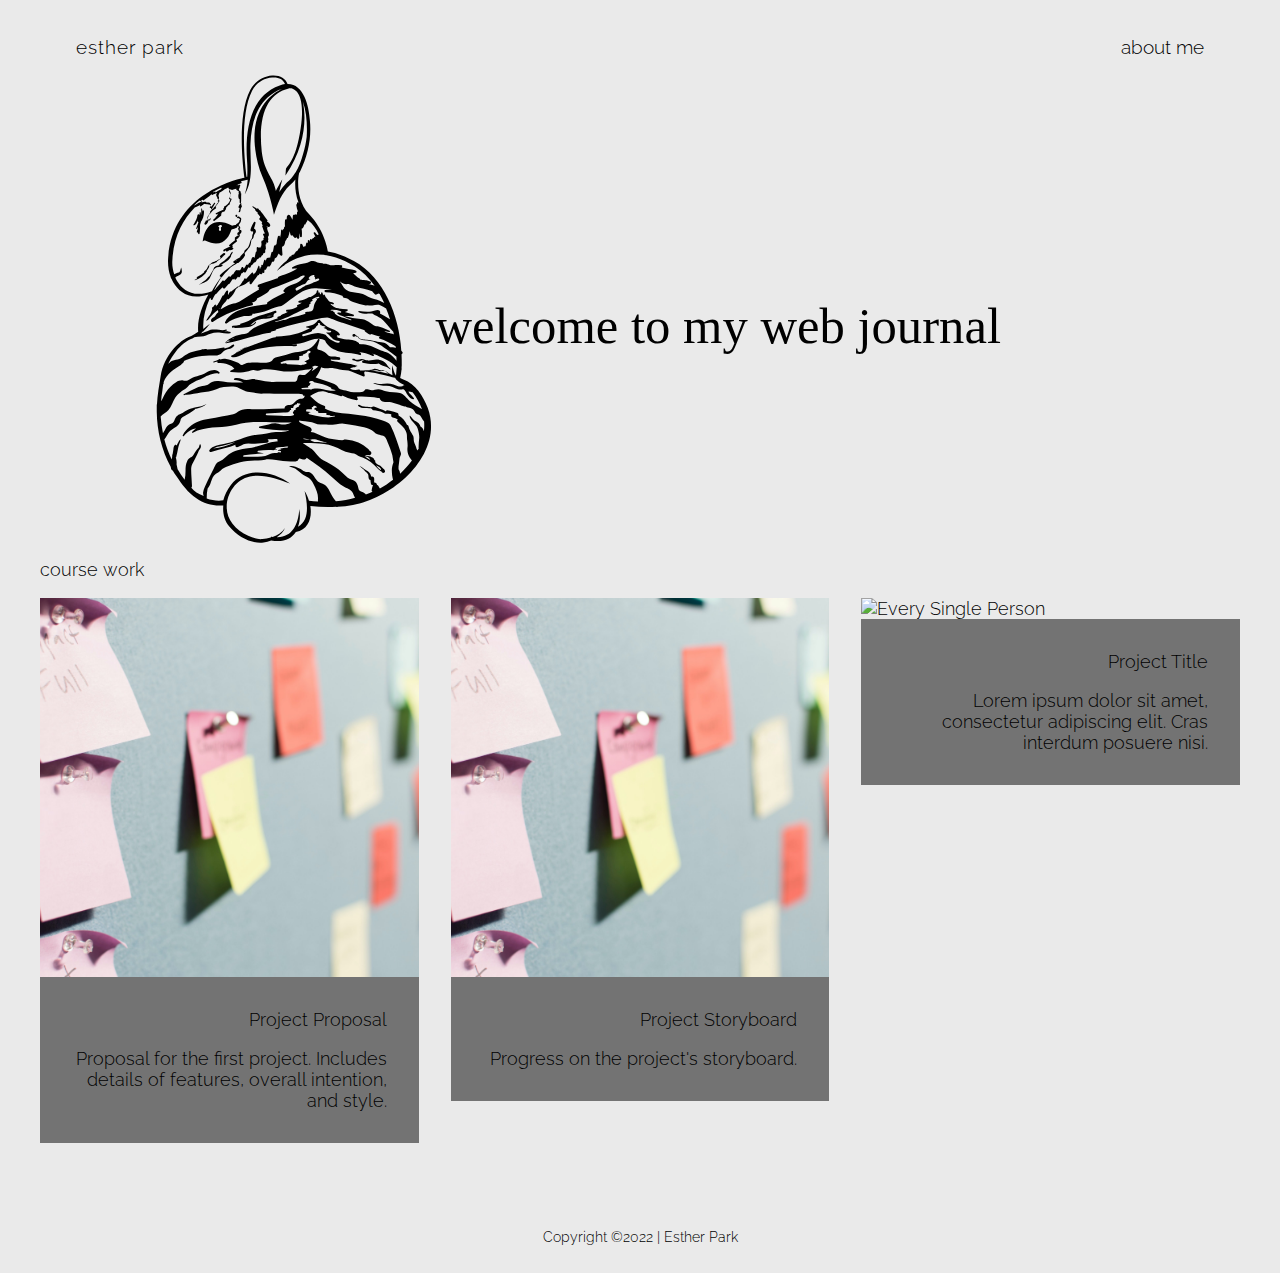
==== commit 5c44fb86: "Added storyboard page" ====
--- a/index.html
+++ b/index.html
@@ -574,11 +574,11 @@
 	            </a>
 	          </div>
 	          <div class="width-12-12-m width-4-12 work-item">
-	            <a class="inner" href="portfolio-single.html" title="Hell Yes">
-	              <img title="Every Single Person" src="images/yes.png" />
+	            <a class="inner" href="storyboard.html" title="Hell Yes">
+	              <img title="Every Single Person" src="images/plan.jpeg" />
 	              <div class="work-inside">
-	                <h4>Project Title</h4>
-	                <p>Lorem ipsum dolor sit amet, consectetur adipiscing elit. Cras interdum posuere nisi.</p>
+	                <h4>Project Storyboard</h4>
+	                <p>Progress on the project's storyboard.</p>
 	              </div>
 	            </a>
 	          </div>
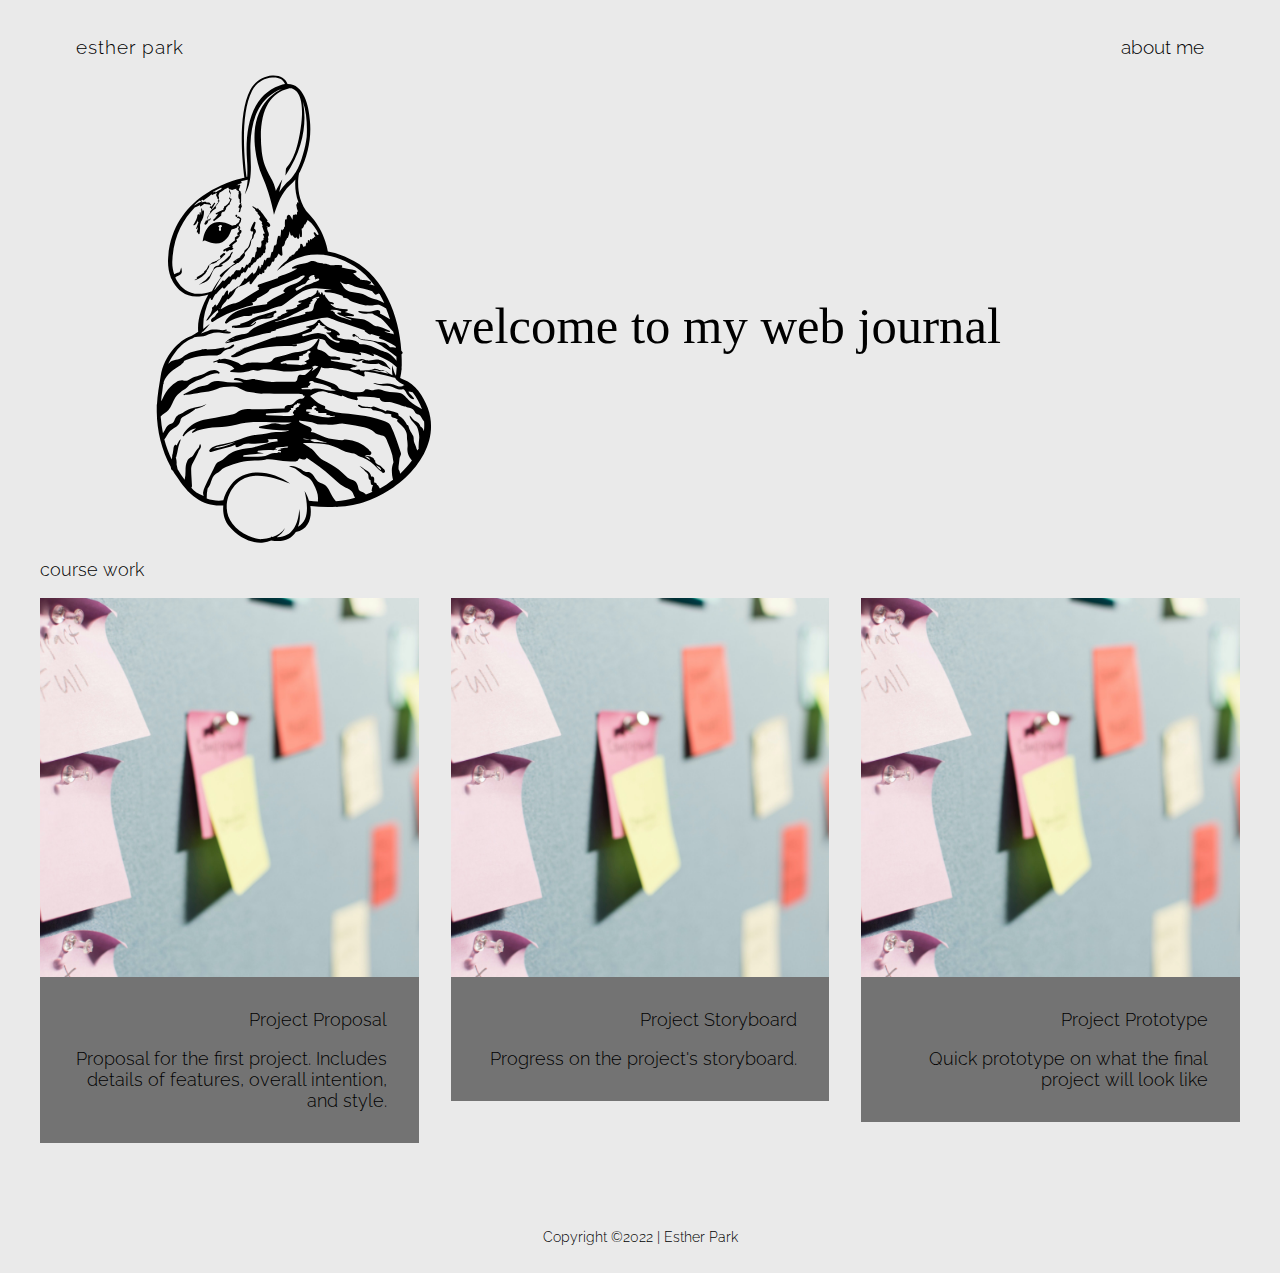
==== commit d7b2afce: "Prototype" ====
--- a/index.html
+++ b/index.html
@@ -583,11 +583,11 @@
 	            </a>
 	          </div>
 	          <div class="width-12-12-m width-4-12 work-item">
-	            <a class="inner" href="portfolio-single.html" title="Hell Yes">
-	              <img title="Every Single Person" src="images/yes.png" />
+	            <a class="inner" href="prototype.html" title="Hell Yes">
+	              <img title="Every Single Person" src="images/plan.jpeg" />
 	              <div class="work-inside">
-	                <h4>Project Title</h4>
-	                <p>Lorem ipsum dolor sit amet, consectetur adipiscing elit. Cras interdum posuere nisi.</p>
+	                <h4>Project Prototype</h4>
+	                <p>Quick prototype on what the final project will look like</p>
 	              </div>
 	            </a>
 	          </div>
